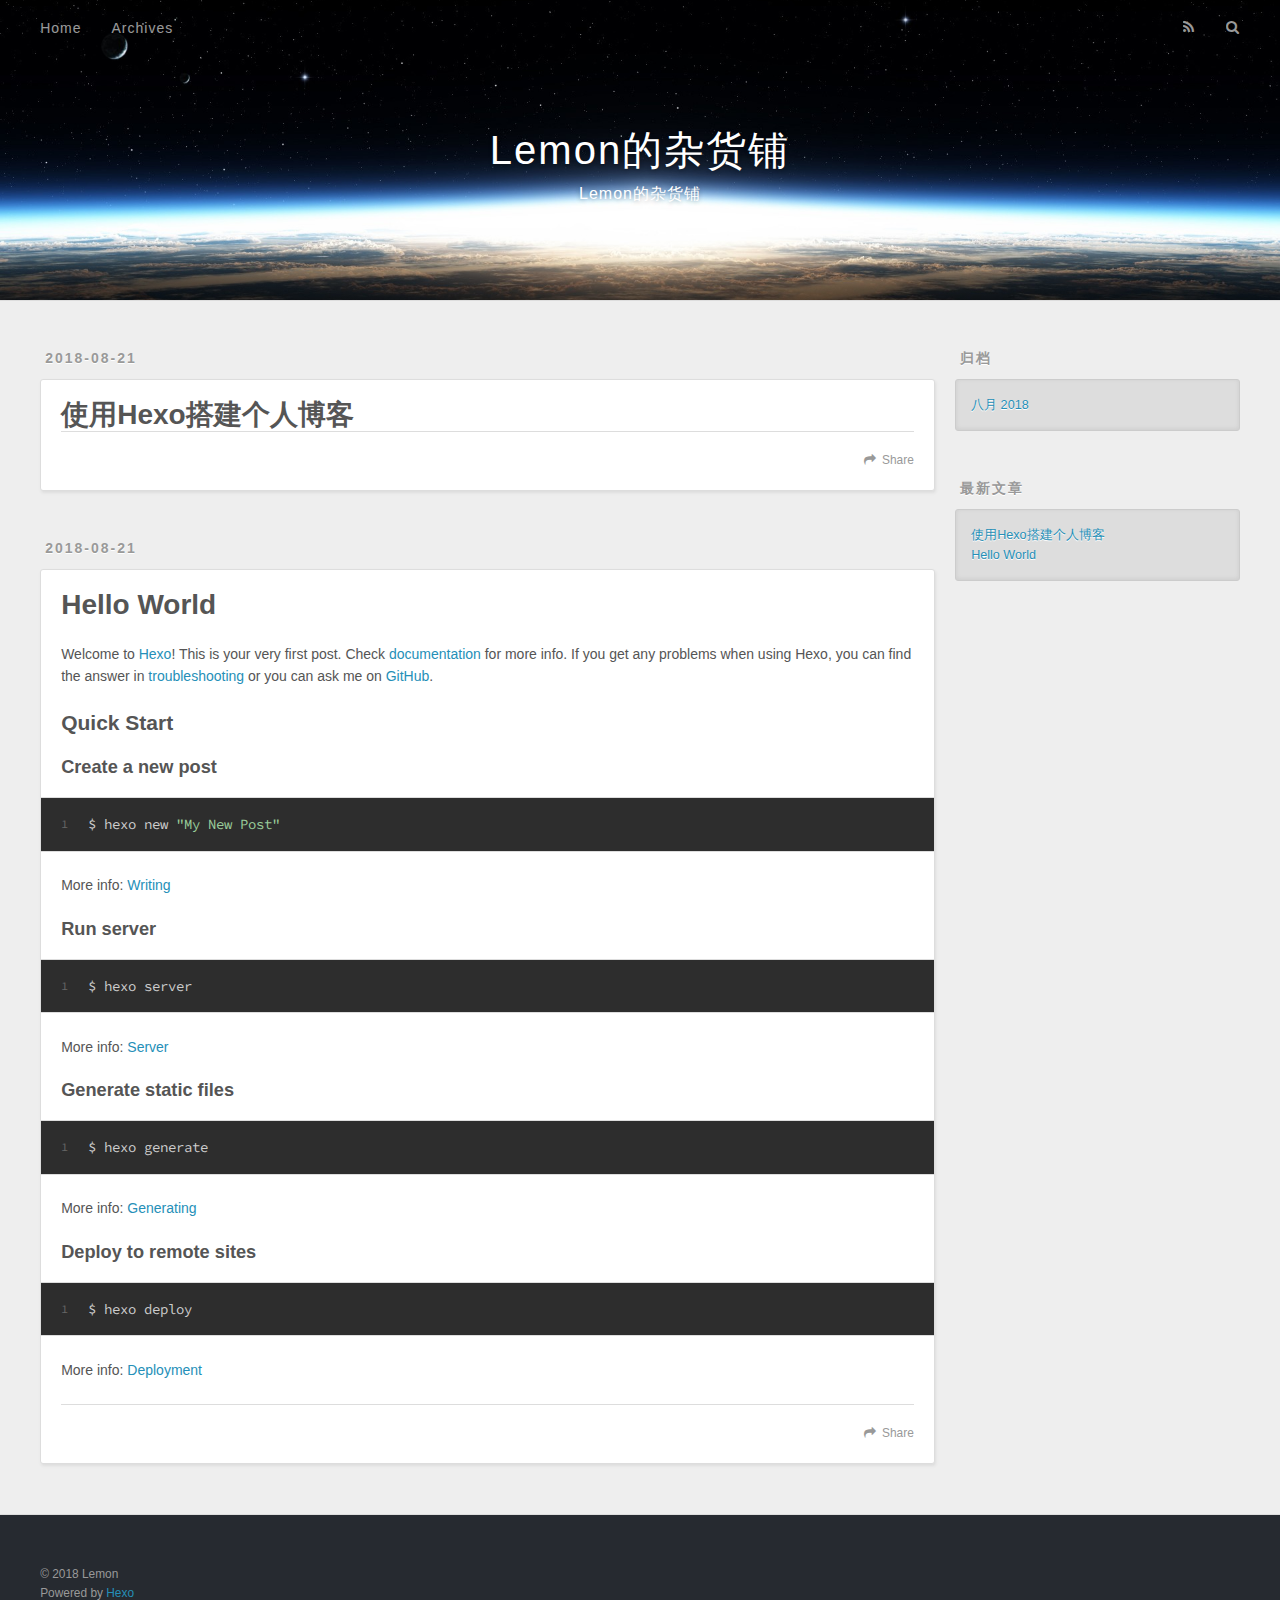
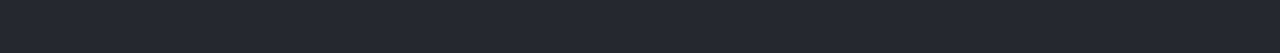
==== index.html @ b1e7af91 "Site updated: 2018-08-21 15:25:56" ====
<!DOCTYPE html>
<html>
<head>
  <meta charset="utf-8">
  
  <title>Lemon的杂货铺</title>
  <meta name="viewport" content="width=device-width, initial-scale=1, maximum-scale=1">
  <meta name="description" content="技术分享与生活随笔">
<meta property="og:type" content="website">
<meta property="og:title" content="Lemon的杂货铺">
<meta property="og:url" content="http://yoursite.com/index.html">
<meta property="og:site_name" content="Lemon的杂货铺">
<meta property="og:description" content="技术分享与生活随笔">
<meta property="og:locale" content="zh-CN">
<meta name="twitter:card" content="summary">
<meta name="twitter:title" content="Lemon的杂货铺">
<meta name="twitter:description" content="技术分享与生活随笔">
  
    <link rel="alternate" href="/atom.xml" title="Lemon的杂货铺" type="application/atom+xml">
  
  
    <link rel="icon" href="/favicon.png">
  
  
    <link href="//fonts.googleapis.com/css?family=Source+Code+Pro" rel="stylesheet" type="text/css">
  
  <link rel="stylesheet" href="/css/style.css">
  

</head>

<body>
  <div id="container">
    <div id="wrap">
      <header id="header">
  <div id="banner"></div>
  <div id="header-outer" class="outer">
    <div id="header-title" class="inner">
      <h1 id="logo-wrap">
        <a href="/" id="logo">Lemon的杂货铺</a>
      </h1>
      
        <h2 id="subtitle-wrap">
          <a href="/" id="subtitle">Lemon的杂货铺</a>
        </h2>
      
    </div>
    <div id="header-inner" class="inner">
      <nav id="main-nav">
        <a id="main-nav-toggle" class="nav-icon"></a>
        
          <a class="main-nav-link" href="/">Home</a>
        
          <a class="main-nav-link" href="/archives">Archives</a>
        
      </nav>
      <nav id="sub-nav">
        
          <a id="nav-rss-link" class="nav-icon" href="/atom.xml" title="RSS Feed"></a>
        
        <a id="nav-search-btn" class="nav-icon" title="搜索"></a>
      </nav>
      <div id="search-form-wrap">
        <form action="//google.com/search" method="get" accept-charset="UTF-8" class="search-form"><input type="search" name="q" class="search-form-input" placeholder="Search"><button type="submit" class="search-form-submit">&#xF002;</button><input type="hidden" name="sitesearch" value="http://yoursite.com"></form>
      </div>
    </div>
  </div>
</header>
      <div class="outer">
        <section id="main">
  
    <article id="post-使用Hexo搭建个人博客" class="article article-type-post" itemscope itemprop="blogPost">
  <div class="article-meta">
    <a href="/2018/08/21/使用Hexo搭建个人博客/" class="article-date">
  <time datetime="2018-08-21T07:05:11.000Z" itemprop="datePublished">2018-08-21</time>
</a>
    
  </div>
  <div class="article-inner">
    
    
      <header class="article-header">
        
  
    <h1 itemprop="name">
      <a class="article-title" href="/2018/08/21/使用Hexo搭建个人博客/">使用Hexo搭建个人博客</a>
    </h1>
  

      </header>
    
    <div class="article-entry" itemprop="articleBody">
      
        
      
    </div>
    <footer class="article-footer">
      <a data-url="http://yoursite.com/2018/08/21/使用Hexo搭建个人博客/" data-id="cjl3d7d1q000100v7j63q5uit" class="article-share-link">Share</a>
      
      
    </footer>
  </div>
  
</article>


  
    <article id="post-hello-world" class="article article-type-post" itemscope itemprop="blogPost">
  <div class="article-meta">
    <a href="/2018/08/21/hello-world/" class="article-date">
  <time datetime="2018-08-21T06:56:46.131Z" itemprop="datePublished">2018-08-21</time>
</a>
    
  </div>
  <div class="article-inner">
    
    
      <header class="article-header">
        
  
    <h1 itemprop="name">
      <a class="article-title" href="/2018/08/21/hello-world/">Hello World</a>
    </h1>
  

      </header>
    
    <div class="article-entry" itemprop="articleBody">
      
        <p>Welcome to <a href="https://hexo.io/" target="_blank" rel="noopener">Hexo</a>! This is your very first post. Check <a href="https://hexo.io/docs/" target="_blank" rel="noopener">documentation</a> for more info. If you get any problems when using Hexo, you can find the answer in <a href="https://hexo.io/docs/troubleshooting.html" target="_blank" rel="noopener">troubleshooting</a> or you can ask me on <a href="https://github.com/hexojs/hexo/issues" target="_blank" rel="noopener">GitHub</a>.</p>
<h2 id="Quick-Start"><a href="#Quick-Start" class="headerlink" title="Quick Start"></a>Quick Start</h2><h3 id="Create-a-new-post"><a href="#Create-a-new-post" class="headerlink" title="Create a new post"></a>Create a new post</h3><figure class="highlight bash"><table><tr><td class="gutter"><pre><span class="line">1</span><br></pre></td><td class="code"><pre><span class="line">$ hexo new <span class="string">"My New Post"</span></span><br></pre></td></tr></table></figure>
<p>More info: <a href="https://hexo.io/docs/writing.html" target="_blank" rel="noopener">Writing</a></p>
<h3 id="Run-server"><a href="#Run-server" class="headerlink" title="Run server"></a>Run server</h3><figure class="highlight bash"><table><tr><td class="gutter"><pre><span class="line">1</span><br></pre></td><td class="code"><pre><span class="line">$ hexo server</span><br></pre></td></tr></table></figure>
<p>More info: <a href="https://hexo.io/docs/server.html" target="_blank" rel="noopener">Server</a></p>
<h3 id="Generate-static-files"><a href="#Generate-static-files" class="headerlink" title="Generate static files"></a>Generate static files</h3><figure class="highlight bash"><table><tr><td class="gutter"><pre><span class="line">1</span><br></pre></td><td class="code"><pre><span class="line">$ hexo generate</span><br></pre></td></tr></table></figure>
<p>More info: <a href="https://hexo.io/docs/generating.html" target="_blank" rel="noopener">Generating</a></p>
<h3 id="Deploy-to-remote-sites"><a href="#Deploy-to-remote-sites" class="headerlink" title="Deploy to remote sites"></a>Deploy to remote sites</h3><figure class="highlight bash"><table><tr><td class="gutter"><pre><span class="line">1</span><br></pre></td><td class="code"><pre><span class="line">$ hexo deploy</span><br></pre></td></tr></table></figure>
<p>More info: <a href="https://hexo.io/docs/deployment.html" target="_blank" rel="noopener">Deployment</a></p>

      
    </div>
    <footer class="article-footer">
      <a data-url="http://yoursite.com/2018/08/21/hello-world/" data-id="cjl3d7d1h000000v7gdchqxaf" class="article-share-link">Share</a>
      
      
    </footer>
  </div>
  
</article>


  

</section>
        
          <aside id="sidebar">
  
    

  
    

  
    
  
    
  <div class="widget-wrap">
    <h3 class="widget-title">归档</h3>
    <div class="widget">
      <ul class="archive-list"><li class="archive-list-item"><a class="archive-list-link" href="/archives/2018/08/">八月 2018</a></li></ul>
    </div>
  </div>


  
    
  <div class="widget-wrap">
    <h3 class="widget-title">最新文章</h3>
    <div class="widget">
      <ul>
        
          <li>
            <a href="/2018/08/21/使用Hexo搭建个人博客/">使用Hexo搭建个人博客</a>
          </li>
        
          <li>
            <a href="/2018/08/21/hello-world/">Hello World</a>
          </li>
        
      </ul>
    </div>
  </div>

  
</aside>
        
      </div>
      <footer id="footer">
  
  <div class="outer">
    <div id="footer-info" class="inner">
      &copy; 2018 Lemon<br>
      Powered by <a href="http://hexo.io/" target="_blank">Hexo</a>
    </div>
  </div>
</footer>
    </div>
    <nav id="mobile-nav">
  
    <a href="/" class="mobile-nav-link">Home</a>
  
    <a href="/archives" class="mobile-nav-link">Archives</a>
  
</nav>
    

<script src="//ajax.googleapis.com/ajax/libs/jquery/2.0.3/jquery.min.js"></script>


  <link rel="stylesheet" href="/fancybox/jquery.fancybox.css">
  <script src="/fancybox/jquery.fancybox.pack.js"></script>


<script src="/js/script.js"></script>

  </div>
</body>
</html>
---- css/style.css ----
body {
  width: 100%;
}
body:before,
body:after {
  content: "";
  display: table;
}
body:after {
  clear: both;
}
html,
body,
div,
span,
applet,
object,
iframe,
h1,
h2,
h3,
h4,
h5,
h6,
p,
blockquote,
pre,
a,
abbr,
acronym,
address,
big,
cite,
code,
del,
dfn,
em,
img,
ins,
kbd,
q,
s,
samp,
small,
strike,
strong,
sub,
sup,
tt,
var,
dl,
dt,
dd,
ol,
ul,
li,
fieldset,
form,
label,
legend,
table,
caption,
tbody,
tfoot,
thead,
tr,
th,
td {
  margin: 0;
  padding: 0;
  border: 0;
  outline: 0;
  font-weight: inherit;
  font-style: inherit;
  font-family: inherit;
  font-size: 100%;
  vertical-align: baseline;
}
body {
  line-height: 1;
  color: #000;
  background: #fff;
}
ol,
ul {
  list-style: none;
}
table {
  border-collapse: separate;
  border-spacing: 0;
  vertical-align: middle;
}
caption,
th,
td {
  text-align: left;
  font-weight: normal;
  vertical-align: middle;
}
a img {
  border: none;
}
input,
button {
  margin: 0;
  padding: 0;
}
input::-moz-focus-inner,
button::-moz-focus-inner {
  border: 0;
  padding: 0;
}
@font-face {
  font-family: FontAwesome;
  font-style: normal;
  font-weight: normal;
  src: url("fonts/fontawesome-webfont.eot?v=#4.0.3");
  src: url("fonts/fontawesome-webfont.eot?#iefix&v=#4.0.3") format("embedded-opentype"), url("fonts/fontawesome-webfont.woff?v=#4.0.3") format("woff"), url("fonts/fontawesome-webfont.ttf?v=#4.0.3") format("truetype"), url("fonts/fontawesome-webfont.svg#fontawesomeregular?v=#4.0.3") format("svg");
}
html,
body,
#container {
  height: 100%;
}
body {
  background: #eee;
  font: 14px "Helvetica Neue", Helvetica, Arial, sans-serif;
  -webkit-text-size-adjust: 100%;
}
.outer {
  max-width: 1220px;
  margin: 0 auto;
  padding: 0 20px;
}
.outer:before,
.outer:after {
  content: "";
  display: table;
}
.outer:after {
  clear: both;
}
.inner {
  display: inline;
  float: left;
  width: 98.33333333333333%;
  margin: 0 0.833333333333333%;
}
.left,
.alignleft {
  float: left;
}
.right,
.alignright {
  float: right;
}
.clear {
  clear: both;
}
#container {
  position: relative;
}
.mobile-nav-on {
  overflow: hidden;
}
#wrap {
  height: 100%;
  width: 100%;
  position: absolute;
  top: 0;
  left: 0;
  -webkit-transition: 0.2s ease-out;
  -moz-transition: 0.2s ease-out;
  -ms-transition: 0.2s ease-out;
  transition: 0.2s ease-out;
  z-index: 1;
  background: #eee;
}
.mobile-nav-on #wrap {
  left: 280px;
}
@media screen and (min-width: 768px) {
  #main {
    display: inline;
    float: left;
    width: 73.33333333333333%;
    margin: 0 0.833333333333333%;
  }
}
.article-date,
.article-category-link,
.archive-year,
.widget-title {
  text-decoration: none;
  text-transform: uppercase;
  letter-spacing: 2px;
  color: #999;
  margin-bottom: 1em;
  margin-left: 5px;
  line-height: 1em;
  text-shadow: 0 1px #fff;
  font-weight: bold;
}
.article-inner,
.archive-article-inner {
  background: #fff;
  -webkit-box-shadow: 1px 2px 3px #ddd;
  box-shadow: 1px 2px 3px #ddd;
  border: 1px solid #ddd;
  border-radius: 3px;
}
.article-entry h1,
.widget h1 {
  font-size: 2em;
}
.article-entry h2,
.widget h2 {
  font-size: 1.5em;
}
.article-entry h3,
.widget h3 {
  font-size: 1.3em;
}
.article-entry h4,
.widget h4 {
  font-size: 1.2em;
}
.article-entry h5,
.widget h5 {
  font-size: 1em;
}
.article-entry h6,
.widget h6 {
  font-size: 1em;
  color: #999;
}
.article-entry hr,
.widget hr {
  border: 1px dashed #ddd;
}
.article-entry strong,
.widget strong {
  font-weight: bold;
}
.article-entry em,
.widget em,
.article-entry cite,
.widget cite {
  font-style: italic;
}
.article-entry sup,
.widget sup,
.article-entry sub,
.widget sub {
  font-size: 0.75em;
  line-height: 0;
  position: relative;
  vertical-align: baseline;
}
.article-entry sup,
.widget sup {
  top: -0.5em;
}
.article-entry sub,
.widget sub {
  bottom: -0.2em;
}
.article-entry small,
.widget small {
  font-size: 0.85em;
}
.article-entry acronym,
.widget acronym,
.article-entry abbr,
.widget abbr {
  border-bottom: 1px dotted;
}
.article-entry ul,
.widget ul,
.article-entry ol,
.widget ol,
.article-entry dl,
.widget dl {
  margin: 0 20px;
  line-height: 1.6em;
}
.article-entry ul ul,
.widget ul ul,
.article-entry ol ul,
.widget ol ul,
.article-entry ul ol,
.widget ul ol,
.article-entry ol ol,
.widget ol ol {
  margin-top: 0;
  margin-bottom: 0;
}
.article-entry ul,
.widget ul {
  list-style: disc;
}
.article-entry ol,
.widget ol {
  list-style: decimal;
}
.article-entry dt,
.widget dt {
  font-weight: bold;
}
#header {
  height: 300px;
  position: relative;
  border-bottom: 1px solid #ddd;
}
#header:before,
#header:after {
  content: "";
  position: absolute;
  left: 0;
  right: 0;
  height: 40px;
}
#header:before {
  top: 0;
  background: -webkit-linear-gradient(rgba(0,0,0,0.2), transparent);
  background: -moz-linear-gradient(rgba(0,0,0,0.2), transparent);
  background: -ms-linear-gradient(rgba(0,0,0,0.2), transparent);
  background: linear-gradient(rgba(0,0,0,0.2), transparent);
}
#header:after {
  bottom: 0;
  background: -webkit-linear-gradient(transparent, rgba(0,0,0,0.2));
  background: -moz-linear-gradient(transparent, rgba(0,0,0,0.2));
  background: -ms-linear-gradient(transparent, rgba(0,0,0,0.2));
  background: linear-gradient(transparent, rgba(0,0,0,0.2));
}
#header-outer {
  height: 100%;
  position: relative;
}
#header-inner {
  position: relative;
  overflow: hidden;
}
#banner {
  position: absolute;
  top: 0;
  left: 0;
  width: 100%;
  height: 100%;
  background: url("images/banner.jpg") center #000;
  -webkit-background-size: cover;
  -moz-background-size: cover;
  background-size: cover;
  z-index: -1;
}
#header-title {
  text-align: center;
  height: 40px;
  position: absolute;
  top: 50%;
  left: 0;
  margin-top: -20px;
}
#logo,
#subtitle {
  text-decoration: none;
  color: #fff;
  font-weight: 300;
  text-shadow: 0 1px 4px rgba(0,0,0,0.3);
}
#logo {
  font-size: 40px;
  line-height: 40px;
  letter-spacing: 2px;
}
#subtitle {
  font-size: 16px;
  line-height: 16px;
  letter-spacing: 1px;
}
#subtitle-wrap {
  margin-top: 16px;
}
#main-nav {
  float: left;
  margin-left: -15px;
}
.nav-icon,
.main-nav-link {
  float: left;
  color: #fff;
  opacity: 0.6;
  text-decoration: none;
  text-shadow: 0 1px rgba(0,0,0,0.2);
  -webkit-transition: opacity 0.2s;
  -moz-transition: opacity 0.2s;
  -ms-transition: opacity 0.2s;
  transition: opacity 0.2s;
  display: block;
  padding: 20px 15px;
}
.nav-icon:hover,
.main-nav-link:hover {
  opacity: 1;
}
.nav-icon {
  font-family: FontAwesome;
  text-align: center;
  font-size: 14px;
  width: 14px;
  height: 14px;
  padding: 20px 15px;
  position: relative;
  cursor: pointer;
}
.main-nav-link {
  font-weight: 300;
  letter-spacing: 1px;
}
@media screen and (max-width: 479px) {
  .main-nav-link {
    display: none;
  }
}
#main-nav-toggle {
  display: none;
}
#main-nav-toggle:before {
  content: "\f0c9";
}
@media screen and (max-width: 479px) {
  #main-nav-toggle {
    display: block;
  }
}
#sub-nav {
  float: right;
  margin-right: -15px;
}
#nav-rss-link:before {
  content: "\f09e";
}
#nav-search-btn:before {
  content: "\f002";
}
#search-form-wrap {
  position: absolute;
  top: 15px;
  width: 150px;
  height: 30px;
  right: -150px;
  opacity: 0;
  -webkit-transition: 0.2s ease-out;
  -moz-transition: 0.2s ease-out;
  -ms-transition: 0.2s ease-out;
  transition: 0.2s ease-out;
}
#search-form-wrap.on {
  opacity: 1;
  right: 0;
}
@media screen and (max-width: 479px) {
  #search-form-wrap {
    width: 100%;
    right: -100%;
  }
}
.search-form {
  position: absolute;
  top: 0;
  left: 0;
  right: 0;
  background: #fff;
  padding: 5px 15px;
  border-radius: 15px;
  -webkit-box-shadow: 0 0 10px rgba(0,0,0,0.3);
  box-shadow: 0 0 10px rgba(0,0,0,0.3);
}
.search-form-input {
  border: none;
  background: none;
  color: #555;
  width: 100%;
  font: 13px "Helvetica Neue", Helvetica, Arial, sans-serif;
  outline: none;
}
.search-form-input::-webkit-search-results-decoration,
.search-form-input::-webkit-search-cancel-button {
  -webkit-appearance: none;
}
.search-form-submit {
  position: absolute;
  top: 50%;
  right: 10px;
  margin-top: -7px;
  font: 13px FontAwesome;
  border: none;
  background: none;
  color: #bbb;
  cursor: pointer;
}
.search-form-submit:hover,
.search-form-submit:focus {
  color: #777;
}
.article {
  margin: 50px 0;
}
.article-inner {
  overflow: hidden;
}
.article-meta:before,
.article-meta:after {
  content: "";
  display: table;
}
.article-meta:after {
  clear: both;
}
.article-date {
  float: left;
}
.article-category {
  float: left;
  line-height: 1em;
  color: #ccc;
  text-shadow: 0 1px #fff;
  margin-left: 8px;
}
.article-category:before {
  content: "\2022";
}
.article-category-link {
  margin: 0 12px 1em;
}
.article-header {
  padding: 20px 20px 0;
}
.article-title {
  text-decoration: none;
  font-size: 2em;
  font-weight: bold;
  color: #555;
  line-height: 1.1em;
  -webkit-transition: color 0.2s;
  -moz-transition: color 0.2s;
  -ms-transition: color 0.2s;
  transition: color 0.2s;
}
a.article-title:hover {
  color: #258fb8;
}
.article-entry {
  color: #555;
  padding: 0 20px;
}
.article-entry:before,
.article-entry:after {
  content: "";
  display: table;
}
.article-entry:after {
  clear: both;
}
.article-entry p,
.article-entry table {
  line-height: 1.6em;
  margin: 1.6em 0;
}
.article-entry h1,
.article-entry h2,
.article-entry h3,
.article-entry h4,
.article-entry h5,
.article-entry h6 {
  font-weight: bold;
}
.article-entry h1,
.article-entry h2,
.article-entry h3,
.article-entry h4,
.article-entry h5,
.article-entry h6 {
  line-height: 1.1em;
  margin: 1.1em 0;
}
.article-entry a {
  color: #258fb8;
  text-decoration: none;
}
.article-entry a:hover {
  text-decoration: underline;
}
.article-entry ul,
.article-entry ol,
.article-entry dl {
  margin-top: 1.6em;
  margin-bottom: 1.6em;
}
.article-entry img,
.article-entry video {
  max-width: 100%;
  height: auto;
  display: block;
  margin: auto;
}
.article-entry iframe {
  border: none;
}
.article-entry table {
  width: 100%;
  border-collapse: collapse;
  border-spacing: 0;
}
.article-entry th {
  font-weight: bold;
  border-bottom: 3px solid #ddd;
  padding-bottom: 0.5em;
}
.article-entry td {
  border-bottom: 1px solid #ddd;
  padding: 10px 0;
}
.article-entry blockquote {
  font-family: Georgia, "Times New Roman", serif;
  font-size: 1.4em;
  margin: 1.6em 20px;
  text-align: center;
}
.article-entry blockquote footer {
  font-size: 14px;
  margin: 1.6em 0;
  font-family: "Helvetica Neue", Helvetica, Arial, sans-serif;
}
.article-entry blockquote footer cite:before {
  content: "—";
  padding: 0 0.5em;
}
.article-entry .pullquote {
  text-align: left;
  width: 45%;
  margin: 0;
}
.article-entry .pullquote.left {
  margin-left: 0.5em;
  margin-right: 1em;
}
.article-entry .pullquote.right {
  margin-right: 0.5em;
  margin-left: 1em;
}
.article-entry .caption {
  color: #999;
  display: block;
  font-size: 0.9em;
  margin-top: 0.5em;
  position: relative;
  text-align: center;
}
.article-entry .video-container {
  position: relative;
  padding-top: 56.25%;
  height: 0;
  overflow: hidden;
}
.article-entry .video-container iframe,
.article-entry .video-container object,
.article-entry .video-container embed {
  position: absolute;
  top: 0;
  left: 0;
  width: 100%;
  height: 100%;
  margin-top: 0;
}
.article-more-link a {
  display: inline-block;
  line-height: 1em;
  padding: 6px 15px;
  border-radius: 15px;
  background: #eee;
  color: #999;
  text-shadow: 0 1px #fff;
  text-decoration: none;
}
.article-more-link a:hover {
  background: #258fb8;
  color: #fff;
  text-decoration: none;
  text-shadow: 0 1px #1e7293;
}
.article-footer {
  font-size: 0.85em;
  line-height: 1.6em;
  border-top: 1px solid #ddd;
  padding-top: 1.6em;
  margin: 0 20px 20px;
}
.article-footer:before,
.article-footer:after {
  content: "";
  display: table;
}
.article-footer:after {
  clear: both;
}
.article-footer a {
  color: #999;
  text-decoration: none;
}
.article-footer a:hover {
  color: #555;
}
.article-tag-list-item {
  float: left;
  margin-right: 10px;
}
.article-tag-list-link:before {
  content: "#";
}
.article-comment-link {
  float: right;
}
.article-comment-link:before {
  content: "\f075";
  font-family: FontAwesome;
  padding-right: 8px;
}
.article-share-link {
  cursor: pointer;
  float: right;
  margin-left: 20px;
}
.article-share-link:before {
  content: "\f064";
  font-family: FontAwesome;
  padding-right: 6px;
}
#article-nav {
  position: relative;
}
#article-nav:before,
#article-nav:after {
  content: "";
  display: table;
}
#article-nav:after {
  clear: both;
}
@media screen and (min-width: 768px) {
  #article-nav {
    margin: 50px 0;
  }
  #article-nav:before {
    width: 8px;
    height: 8px;
    position: absolute;
    top: 50%;
    left: 50%;
    margin-top: -4px;
    margin-left: -4px;
    content: "";
    border-radius: 50%;
    background: #ddd;
    -webkit-box-shadow: 0 1px 2px #fff;
    box-shadow: 0 1px 2px #fff;
  }
}
.article-nav-link-wrap {
  text-decoration: none;
  text-shadow: 0 1px #fff;
  color: #999;
  -webkit-box-sizing: border-box;
  -moz-box-sizing: border-box;
  box-sizing: border-box;
  margin-top: 50px;
  text-align: center;
  display: block;
}
.article-nav-link-wrap:hover {
  color: #555;
}
@media screen and (min-width: 768px) {
  .article-nav-link-wrap {
    width: 50%;
    margin-top: 0;
  }
}
@media screen and (min-width: 768px) {
  #article-nav-newer {
    float: left;
    text-align: right;
    padding-right: 20px;
  }
}
@media screen and (min-width: 768px) {
  #article-nav-older {
    float: right;
    text-align: left;
    padding-left: 20px;
  }
}
.article-nav-caption {
  text-transform: uppercase;
  letter-spacing: 2px;
  color: #ddd;
  line-height: 1em;
  font-weight: bold;
}
#article-nav-newer .article-nav-caption {
  margin-right: -2px;
}
.article-nav-title {
  font-size: 0.85em;
  line-height: 1.6em;
  margin-top: 0.5em;
}
.article-share-box {
  position: absolute;
  display: none;
  background: #fff;
  -webkit-box-shadow: 1px 2px 10px rgba(0,0,0,0.2);
  box-shadow: 1px 2px 10px rgba(0,0,0,0.2);
  border-radius: 3px;
  margin-left: -145px;
  overflow: hidden;
  z-index: 1;
}
.article-share-box.on {
  display: block;
}
.article-share-input {
  width: 100%;
  background: none;
  -webkit-box-sizing: border-box;
  -moz-box-sizing: border-box;
  box-sizing: border-box;
  font: 14px "Helvetica Neue", Helvetica, Arial, sans-serif;
  padding: 0 15px;
  color: #555;
  outline: none;
  border: 1px solid #ddd;
  border-radius: 3px 3px 0 0;
  height: 36px;
  line-height: 36px;
}
.article-share-links {
  background: #eee;
}
.article-share-links:before,
.article-share-links:after {
  content: "";
  display: table;
}
.article-share-links:after {
  clear: both;
}
.article-share-twitter,
.article-share-facebook,
.article-share-pinterest,
.article-share-google {
  width: 50px;
  height: 36px;
  display: block;
  float: left;
  position: relative;
  color: #999;
  text-shadow: 0 1px #fff;
}
.article-share-twitter:before,
.article-share-facebook:before,
.article-share-pinterest:before,
.article-share-google:before {
  font-size: 20px;
  font-family: FontAwesome;
  width: 20px;
  height: 20px;
  position: absolute;
  top: 50%;
  left: 50%;
  margin-top: -10px;
  margin-left: -10px;
  text-align: center;
}
.article-share-twitter:hover,
.article-share-facebook:hover,
.article-share-pinterest:hover,
.article-share-google:hover {
  color: #fff;
}
.article-share-twitter:before {
  content: "\f099";
}
.article-share-twitter:hover {
  background: #00aced;
  text-shadow: 0 1px #008abe;
}
.article-share-facebook:before {
  content: "\f09a";
}
.article-share-facebook:hover {
  background: #3b5998;
  text-shadow: 0 1px #2f477a;
}
.article-share-pinterest:before {
  content: "\f0d2";
}
.article-share-pinterest:hover {
  background: #cb2027;
  text-shadow: 0 1px #a21a1f;
}
.article-share-google:before {
  content: "\f0d5";
}
.article-share-google:hover {
  background: #dd4b39;
  text-shadow: 0 1px #be3221;
}
.article-gallery {
  background: #000;
  position: relative;
}
.article-gallery-photos {
  position: relative;
  overflow: hidden;
}
.article-gallery-img {
  display: none;
  max-width: 100%;
}
.article-gallery-img:first-child {
  display: block;
}
.article-gallery-img.loaded {
  position: absolute;
  display: block;
}
.article-gallery-img img {
  display: block;
  max-width: 100%;
  margin: 0 auto;
}
#comments {
  background: #fff;
  -webkit-box-shadow: 1px 2px 3px #ddd;
  box-shadow: 1px 2px 3px #ddd;
  padding: 20px;
  border: 1px solid #ddd;
  border-radius: 3px;
  margin: 50px 0;
}
#comments a {
  color: #258fb8;
}
.archives-wrap {
  margin: 50px 0;
}
.archives:before,
.archives:after {
  content: "";
  display: table;
}
.archives:after {
  clear: both;
}
.archive-year-wrap {
  margin-bottom: 1em;
}
.archives {
  -webkit-column-gap: 10px;
  -moz-column-gap: 10px;
  column-gap: 10px;
}
@media screen and (min-width: 480px) and (max-width: 767px) {
  .archives {
    -webkit-column-count: 2;
    -moz-column-count: 2;
    column-count: 2;
  }
}
@media screen and (min-width: 768px) {
  .archives {
    -webkit-column-count: 3;
    -moz-column-count: 3;
    column-count: 3;
  }
}
.archive-article {
  -webkit-column-break-inside: avoid;
  page-break-inside: avoid;
  overflow: hidden;
  break-inside: avoid-column;
}
.archive-article-inner {
  padding: 10px;
  margin-bottom: 15px;
}
.archive-article-title {
  text-decoration: none;
  font-weight: bold;
  color: #555;
  -webkit-transition: color 0.2s;
  -moz-transition: color 0.2s;
  -ms-transition: color 0.2s;
  transition: color 0.2s;
  line-height: 1.6em;
}
.archive-article-title:hover {
  color: #258fb8;
}
.archive-article-footer {
  margin-top: 1em;
}
.archive-article-date {
  color: #999;
  text-decoration: none;
  font-size: 0.85em;
  line-height: 1em;
  margin-bottom: 0.5em;
  display: block;
}
#page-nav {
  margin: 50px auto;
  background: #fff;
  -webkit-box-shadow: 1px 2px 3px #ddd;
  box-shadow: 1px 2px 3px #ddd;
  border: 1px solid #ddd;
  border-radius: 3px;
  text-align: center;
  color: #999;
  overflow: hidden;
}
#page-nav:before,
#page-nav:after {
  content: "";
  display: table;
}
#page-nav:after {
  clear: both;
}
#page-nav a,
#page-nav span {
  padding: 10px 20px;
  line-height: 1;
  height: 2ex;
}
#page-nav a {
  color: #999;
  text-decoration: none;
}
#page-nav a:hover {
  background: #999;
  color: #fff;
}
#page-nav .prev {
  float: left;
}
#page-nav .next {
  float: right;
}
#page-nav .page-number {
  display: inline-block;
}
@media screen and (max-width: 479px) {
  #page-nav .page-number {
    display: none;
  }
}
#page-nav .current {
  color: #555;
  font-weight: bold;
}
#page-nav .space {
  color: #ddd;
}
#footer {
  background: #262a30;
  padding: 50px 0;
  border-top: 1px solid #ddd;
  color: #999;
}
#footer a {
  color: #258fb8;
  text-decoration: none;
}
#footer a:hover {
  text-decoration: underline;
}
#footer-info {
  line-height: 1.6em;
  font-size: 0.85em;
}
.article-entry pre,
.article-entry .highlight {
  background: #2d2d2d;
  margin: 0 -20px;
  padding: 15px 20px;
  border-style: solid;
  border-color: #ddd;
  border-width: 1px 0;
  overflow: auto;
  color: #ccc;
  line-height: 22.400000000000002px;
}
.article-entry .highlight .gutter pre,
.article-entry .gist .gist-file .gist-data .line-numbers {
  color: #666;
  font-size: 0.85em;
}
.article-entry pre,
.article-entry code {
  font-family: "Source Code Pro", Consolas, Monaco, Menlo, Consolas, monospace;
}
.article-entry code {
  background: #eee;
  text-shadow: 0 1px #fff;
  padding: 0 0.3em;
}
.article-entry pre code {
  background: none;
  text-shadow: none;
  padding: 0;
}
.article-entry .highlight pre {
  border: none;
  margin: 0;
  padding: 0;
}
.article-entry .highlight table {
  margin: 0;
  width: auto;
}
.article-entry .highlight td {
  border: none;
  padding: 0;
}
.article-entry .highlight figcaption {
  font-size: 0.85em;
  color: #999;
  line-height: 1em;
  margin-bottom: 1em;
}
.article-entry .highlight figcaption:before,
.article-entry .highlight figcaption:after {
  content: "";
  display: table;
}
.article-entry .highlight figcaption:after {
  clear: both;
}
.article-entry .highlight figcaption a {
  float: right;
}
.article-entry .highlight .gutter pre {
  text-align: right;
  padding-right: 20px;
}
.article-entry .highlight .line {
  height: 22.400000000000002px;
}
.article-entry .highlight .line.marked {
  background: #515151;
}
.article-entry .gist {
  margin: 0 -20px;
  border-style: solid;
  border-color: #ddd;
  border-width: 1px 0;
  background: #2d2d2d;
  padding: 15px 20px 15px 0;
}
.article-entry .gist .gist-file {
  border: none;
  font-family: "Source Code Pro", Consolas, Monaco, Menlo, Consolas, monospace;
  margin: 0;
}
.article-entry .gist .gist-file .gist-data {
  background: none;
  border: none;
}
.article-entry .gist .gist-file .gist-data .line-numbers {
  background: none;
  border: none;
  padding: 0 20px 0 0;
}
.article-entry .gist .gist-file .gist-data .line-data {
  padding: 0 !important;
}
.article-entry .gist .gist-file .highlight {
  margin: 0;
  padding: 0;
  border: none;
}
.article-entry .gist .gist-file .gist-meta {
  background: #2d2d2d;
  color: #999;
  font: 0.85em "Helvetica Neue", Helvetica, Arial, sans-serif;
  text-shadow: 0 0;
  padding: 0;
  margin-top: 1em;
  margin-left: 20px;
}
.article-entry .gist .gist-file .gist-meta a {
  color: #258fb8;
  font-weight: normal;
}
.article-entry .gist .gist-file .gist-meta a:hover {
  text-decoration: underline;
}
pre .comment,
pre .title {
  color: #999;
}
pre .variable,
pre .attribute,
pre .tag,
pre .regexp,
pre .ruby .constant,
pre .xml .tag .title,
pre .xml .pi,
pre .xml .doctype,
pre .html .doctype,
pre .css .id,
pre .css .class,
pre .css .pseudo {
  color: #f2777a;
}
pre .number,
pre .preprocessor,
pre .built_in,
pre .literal,
pre .params,
pre .constant {
  color: #f99157;
}
pre .class,
pre .ruby .class .title,
pre .css .rules .attribute {
  color: #9c9;
}
pre .string,
pre .value,
pre .inheritance,
pre .header,
pre .ruby .symbol,
pre .xml .cdata {
  color: #9c9;
}
pre .css .hexcolor {
  color: #6cc;
}
pre .function,
pre .python .decorator,
pre .python .title,
pre .ruby .function .title,
pre .ruby .title .keyword,
pre .perl .sub,
pre .javascript .title,
pre .coffeescript .title {
  color: #69c;
}
pre .keyword,
pre .javascript .function {
  color: #c9c;
}
@media screen and (max-width: 479px) {
  #mobile-nav {
    position: absolute;
    top: 0;
    left: 0;
    width: 280px;
    height: 100%;
    background: #191919;
    border-right: 1px solid #fff;
  }
}
@media screen and (max-width: 479px) {
  .mobile-nav-link {
    display: block;
    color: #999;
    text-decoration: none;
    padding: 15px 20px;
    font-weight: bold;
  }
  .mobile-nav-link:hover {
    color: #fff;
  }
}
@media screen and (min-width: 768px) {
  #sidebar {
    display: inline;
    float: left;
    width: 23.333333333333332%;
    margin: 0 0.833333333333333%;
  }
}
.widget-wrap {
  margin: 50px 0;
}
.widget {
  color: #777;
  text-shadow: 0 1px #fff;
  background: #ddd;
  -webkit-box-shadow: 0 -1px 4px #ccc inset;
  box-shadow: 0 -1px 4px #ccc inset;
  border: 1px solid #ccc;
  padding: 15px;
  border-radius: 3px;
}
.widget a {
  color: #258fb8;
  text-decoration: none;
}
.widget a:hover {
  text-decoration: underline;
}
.widget ul ul,
.widget ol ul,
.widget dl ul,
.widget ul ol,
.widget ol ol,
.widget dl ol,
.widget ul dl,
.widget ol dl,
.widget dl dl {
  margin-left: 15px;
  list-style: disc;
}
.widget {
  line-height: 1.6em;
  word-wrap: break-word;
  font-size: 0.9em;
}
.widget ul,
.widget ol {
  list-style: none;
  margin: 0;
}
.widget ul ul,
.widget ol ul,
.widget ul ol,
.widget ol ol {
  margin: 0 20px;
}
.widget ul ul,
.widget ol ul {
  list-style: disc;
}
.widget ul ol,
.widget ol ol {
  list-style: decimal;
}
.category-list-count,
.tag-list-count,
.archive-list-count {
  padding-left: 5px;
  color: #999;
  font-size: 0.85em;
}
.category-list-count:before,
.tag-list-count:before,
.archive-list-count:before {
  content: "(";
}
.category-list-count:after,
.tag-list-count:after,
.archive-list-count:after {
  content: ")";
}
.tagcloud a {
  margin-right: 5px;
  display: inline-block;
}
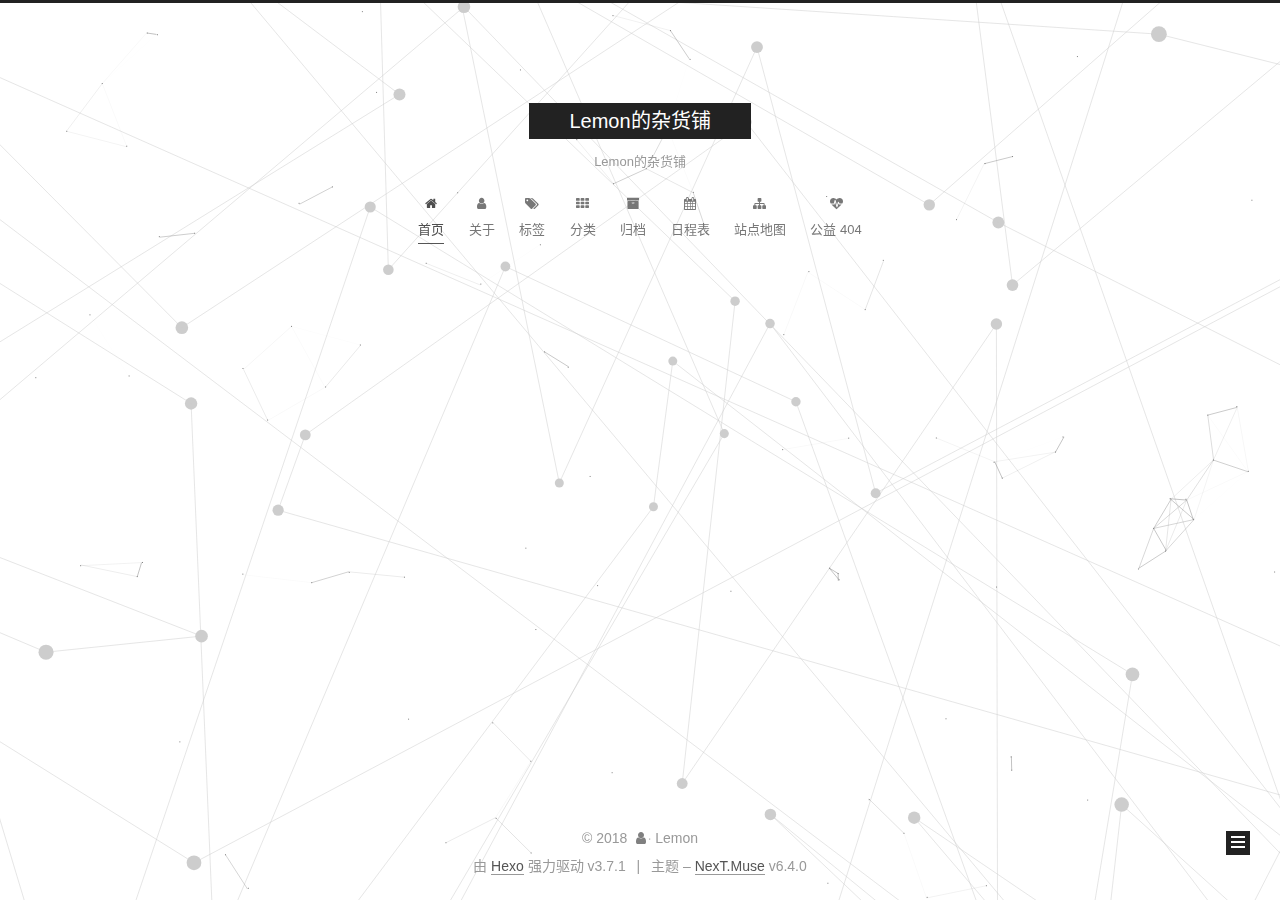
==== commit 3c50bd0b: "Site updated: 2018-08-21 17:29:01" ====
--- a/index.html
+++ b/index.html
@@ -1,10 +1,113 @@
 <!DOCTYPE html>
-<html>
+
+
+
+
+
+
+
+
+
+
+
+
+  
+
+
+<html class="theme-next muse use-motion" lang="zh-CN">
 <head>
-  <meta charset="utf-8">
-  
-  <title>Lemon的杂货铺</title>
-  <meta name="viewport" content="width=device-width, initial-scale=1, maximum-scale=1">
+  <meta charset="UTF-8"/>
+<meta http-equiv="X-UA-Compatible" content="IE=edge" />
+<meta name="viewport" content="width=device-width, initial-scale=1, maximum-scale=2"/>
+<meta name="theme-color" content="#222">
+
+
+
+
+
+
+
+
+
+
+
+
+<meta http-equiv="Cache-Control" content="no-transform" />
+<meta http-equiv="Cache-Control" content="no-siteapp" />
+
+
+
+
+
+
+
+
+
+
+
+
+
+
+
+
+
+
+
+
+
+
+<link href="/lib/font-awesome/css/font-awesome.min.css?v=4.6.2" rel="stylesheet" type="text/css" />
+
+<link href="/css/main.css?v=6.4.0" rel="stylesheet" type="text/css" />
+
+
+  <link rel="apple-touch-icon" sizes="180x180" href="/images/apple-touch-icon-next.png?v=6.4.0">
+
+
+  <link rel="icon" type="image/png" sizes="32x32" href="/images/favicon-32x32-next.png?v=6.4.0">
+
+
+  <link rel="icon" type="image/png" sizes="16x16" href="/images/favicon-16x16-next.png?v=6.4.0">
+
+
+  <link rel="mask-icon" href="/images/logo.svg?v=6.4.0" color="#222">
+
+
+
+
+
+
+
+
+
+<script type="text/javascript" id="hexo.configurations">
+  var NexT = window.NexT || {};
+  var CONFIG = {
+    root: '/',
+    scheme: 'Muse',
+    version: '6.4.0',
+    sidebar: {"position":"left","display":"post","offset":12,"b2t":false,"scrollpercent":false,"onmobile":false},
+    fancybox: false,
+    fastclick: false,
+    lazyload: false,
+    tabs: true,
+    motion: {"enable":true,"async":false,"transition":{"post_block":"fadeIn","post_header":"slideDownIn","post_body":"slideDownIn","coll_header":"slideLeftIn","sidebar":"slideUpIn"}},
+    algolia: {
+      applicationID: '',
+      apiKey: '',
+      indexName: '',
+      hits: {"per_page":10},
+      labels: {"input_placeholder":"Search for Posts","hits_empty":"We didn't find any results for the search: ${query}","hits_stats":"${hits} results found in ${time} ms"}
+    }
+  };
+</script>
+
+
+  
+
+
+
+
   <meta name="description" content="技术分享与生活随笔">
 <meta property="og:type" content="website">
 <meta property="og:title" content="Lemon的杂货铺">
@@ -15,214 +118,645 @@
 <meta name="twitter:card" content="summary">
 <meta name="twitter:title" content="Lemon的杂货铺">
 <meta name="twitter:description" content="技术分享与生活随笔">
-  
-    <link rel="alternate" href="/atom.xml" title="Lemon的杂货铺" type="application/atom+xml">
-  
-  
-    <link rel="icon" href="/favicon.png">
-  
-  
-    <link href="//fonts.googleapis.com/css?family=Source+Code+Pro" rel="stylesheet" type="text/css">
-  
-  <link rel="stylesheet" href="/css/style.css">
-  
+
+
+
+
+
+
+  <link rel="canonical" href="http://yoursite.com/"/>
+
+
+
+<script type="text/javascript" id="page.configurations">
+  CONFIG.page = {
+    sidebar: "",
+  };
+</script>
+
+  <title>Lemon的杂货铺</title>
+  
+
+
+
+
+
+
+
+
+
+  <noscript>
+  <style type="text/css">
+    .use-motion .motion-element,
+    .use-motion .brand,
+    .use-motion .menu-item,
+    .sidebar-inner,
+    .use-motion .post-block,
+    .use-motion .pagination,
+    .use-motion .comments,
+    .use-motion .post-header,
+    .use-motion .post-body,
+    .use-motion .collection-title { opacity: initial; }
+
+    .use-motion .logo,
+    .use-motion .site-title,
+    .use-motion .site-subtitle {
+      opacity: initial;
+      top: initial;
+    }
+
+    .use-motion {
+      .logo-line-before i { left: initial; }
+      .logo-line-after i { right: initial; }
+    }
+  </style>
+</noscript>
 
 </head>
 
-<body>
-  <div id="container">
-    <div id="wrap">
-      <header id="header">
-  <div id="banner"></div>
-  <div id="header-outer" class="outer">
-    <div id="header-title" class="inner">
-      <h1 id="logo-wrap">
-        <a href="/" id="logo">Lemon的杂货铺</a>
-      </h1>
-      
-        <h2 id="subtitle-wrap">
-          <a href="/" id="subtitle">Lemon的杂货铺</a>
-        </h2>
-      
+<body itemscope itemtype="http://schema.org/WebPage" lang="zh-CN">
+
+  
+  
+    
+  
+
+  <div class="container sidebar-position-left 
+  page-home">
+    <div class="headband"></div>
+
+    <header id="header" class="header" itemscope itemtype="http://schema.org/WPHeader">
+      <div class="header-inner"><div class="site-brand-wrapper">
+  <div class="site-meta ">
+    
+
+    <div class="custom-logo-site-title">
+      <a href="/" class="brand" rel="start">
+        <span class="logo-line-before"><i></i></span>
+        <span class="site-title">Lemon的杂货铺</span>
+        <span class="logo-line-after"><i></i></span>
+      </a>
     </div>
-    <div id="header-inner" class="inner">
-      <nav id="main-nav">
-        <a id="main-nav-toggle" class="nav-icon"></a>
-        
-          <a class="main-nav-link" href="/">Home</a>
-        
-          <a class="main-nav-link" href="/archives">Archives</a>
-        
-      </nav>
-      <nav id="sub-nav">
-        
-          <a id="nav-rss-link" class="nav-icon" href="/atom.xml" title="RSS Feed"></a>
-        
-        <a id="nav-search-btn" class="nav-icon" title="搜索"></a>
-      </nav>
-      <div id="search-form-wrap">
-        <form action="//google.com/search" method="get" accept-charset="UTF-8" class="search-form"><input type="search" name="q" class="search-form-input" placeholder="Search"><button type="submit" class="search-form-submit">&#xF002;</button><input type="hidden" name="sitesearch" value="http://yoursite.com"></form>
-      </div>
+    
+      
+        <p class="site-subtitle">Lemon的杂货铺</p>
+      
+    
+  </div>
+
+  <div class="site-nav-toggle">
+    <button aria-label="切换导航栏">
+      <span class="btn-bar"></span>
+      <span class="btn-bar"></span>
+      <span class="btn-bar"></span>
+    </button>
+  </div>
+</div>
+
+
+
+<nav class="site-nav">
+  
+    <ul id="menu" class="menu">
+      
+        
+        
+        
+          
+          <li class="menu-item menu-item-home menu-item-active">
+    <a href="/" rel="section">
+      <i class="menu-item-icon fa fa-fw fa-home"></i> <br />首页</a>
+  </li>
+        
+        
+        
+          
+          <li class="menu-item menu-item-about">
+    <a href="/about/" rel="section">
+      <i class="menu-item-icon fa fa-fw fa-user"></i> <br />关于</a>
+  </li>
+        
+        
+        
+          
+          <li class="menu-item menu-item-tags">
+    <a href="/tags/" rel="section">
+      <i class="menu-item-icon fa fa-fw fa-tags"></i> <br />标签</a>
+  </li>
+        
+        
+        
+          
+          <li class="menu-item menu-item-categories">
+    <a href="/categories/" rel="section">
+      <i class="menu-item-icon fa fa-fw fa-th"></i> <br />分类</a>
+  </li>
+        
+        
+        
+          
+          <li class="menu-item menu-item-archives">
+    <a href="/archives/" rel="section">
+      <i class="menu-item-icon fa fa-fw fa-archive"></i> <br />归档</a>
+  </li>
+        
+        
+        
+          
+          <li class="menu-item menu-item-schedule">
+    <a href="/schedule/" rel="section">
+      <i class="menu-item-icon fa fa-fw fa-calendar"></i> <br />日程表</a>
+  </li>
+        
+        
+        
+          
+          <li class="menu-item menu-item-sitemap">
+    <a href="/sitemap.xml" rel="section">
+      <i class="menu-item-icon fa fa-fw fa-sitemap"></i> <br />站点地图</a>
+  </li>
+        
+        
+        
+          
+          <li class="menu-item menu-item-commonweal">
+    <a href="/404/" rel="section">
+      <i class="menu-item-icon fa fa-fw fa-heartbeat"></i> <br />公益 404</a>
+  </li>
+
+      
+      
+    </ul>
+  
+
+  
+    
+
+  
+
+  
+</nav>
+
+
+
+  
+
+
+
+</div>
+    </header>
+
+    
+
+
+    <main id="main" class="main">
+      <div class="main-inner">
+        <div class="content-wrap">
+          
+          <div id="content" class="content">
+            
+  <section id="posts" class="posts-expand">
+    
+      
+
+  
+
+  
+  
+  
+
+  
+
+  <article class="post post-type-normal" itemscope itemtype="http://schema.org/Article">
+  
+  
+  
+  <div class="post-block">
+    <link itemprop="mainEntityOfPage" href="http://yoursite.com/2018/08/21/使用Hexo搭建个人博客/">
+
+    <span hidden itemprop="author" itemscope itemtype="http://schema.org/Person">
+      <meta itemprop="name" content="Lemon">
+      <meta itemprop="description" content="技术分享与生活随笔">
+      <meta itemprop="image" content="/images/1.jpg">
+    </span>
+
+    <span hidden itemprop="publisher" itemscope itemtype="http://schema.org/Organization">
+      <meta itemprop="name" content="Lemon的杂货铺">
+    </span>
+
+    
+      <header class="post-header">
+
+        
+        
+          <h1 class="post-title" itemprop="name headline">
+                
+                <a class="post-title-link" href="/2018/08/21/使用Hexo搭建个人博客/" itemprop="url">
+                  我要在这里写第一篇文章罗
+                </a>
+              
+            
+          </h1>
+        
+
+        <div class="post-meta">
+          <span class="post-time">
+
+            
+            
+            
+
+            
+              <span class="post-meta-item-icon">
+                <i class="fa fa-calendar-o"></i>
+              </span>
+              
+                <span class="post-meta-item-text">发表于</span>
+              
+
+              
+                
+              
+
+              <time title="创建时间：2018-08-21 15:05:11 / 修改时间：16:07:49" itemprop="dateCreated datePublished" datetime="2018-08-21T15:05:11+08:00">2018-08-21</time>
+            
+
+            
+              
+
+              
+            
+          </span>
+
+          
+
+          
+            
+          
+
+          
+          
+
+          
+
+          
+
+          
+
+        </div>
+      </header>
+    
+
+    
+    
+    
+    <div class="post-body" itemprop="articleBody">
+
+      
+      
+
+      
+        
+          
+          
+          
+          <!--noindex-->
+          <div class="post-button text-center">
+            <a class="btn" href="/2018/08/21/使用Hexo搭建个人博客/#more" rel="contents">
+              阅读全文 &raquo;
+            </a>
+          </div>
+          <!--/noindex-->
+        
+      
+    </div>
+
+    
+
+    
+    
+    
+	
+	<div>
+	
+	</div>
+
+    
+
+    
+
+    
+
+    <footer class="post-footer">
+      
+
+      
+
+      
+
+      
+      
+        <div class="post-eof"></div>
+      
+    </footer>
+  </div>
+  
+  
+  
+  </article>
+
+
+    
+  </section>
+
+  
+
+
+          </div>
+          
+
+        </div>
+        
+          
+  
+  <div class="sidebar-toggle">
+    <div class="sidebar-toggle-line-wrap">
+      <span class="sidebar-toggle-line sidebar-toggle-line-first"></span>
+      <span class="sidebar-toggle-line sidebar-toggle-line-middle"></span>
+      <span class="sidebar-toggle-line sidebar-toggle-line-last"></span>
     </div>
   </div>
-</header>
-      <div class="outer">
-        <section id="main">
-  
-    <article id="post-使用Hexo搭建个人博客" class="article article-type-post" itemscope itemprop="blogPost">
-  <div class="article-meta">
-    <a href="/2018/08/21/使用Hexo搭建个人博客/" class="article-date">
-  <time datetime="2018-08-21T07:05:11.000Z" itemprop="datePublished">2018-08-21</time>
-</a>
+
+  <aside id="sidebar" class="sidebar">
+    
+    <div class="sidebar-inner">
+
+      
+
+      
+
+      <section class="site-overview-wrap sidebar-panel sidebar-panel-active">
+        <div class="site-overview">
+          <div class="site-author motion-element" itemprop="author" itemscope itemtype="http://schema.org/Person">
+            
+              <img class="site-author-image" itemprop="image"
+                src="/images/1.jpg"
+                alt="Lemon" />
+            
+              <p class="site-author-name" itemprop="name">Lemon</p>
+              <p class="site-description motion-element" itemprop="description">技术分享与生活随笔</p>
+          </div>
+
+          
+            <nav class="site-state motion-element">
+              
+                <div class="site-state-item site-state-posts">
+                
+                  <a href="/archives/">
+                
+                    <span class="site-state-item-count">1</span>
+                    <span class="site-state-item-name">日志</span>
+                  </a>
+                </div>
+              
+
+              
+
+              
+            </nav>
+          
+
+          
+
+          
+            <div class="links-of-author motion-element">
+              
+                <span class="links-of-author-item">
+                  <a href="https://github.com/JAVA-MengT" target="_blank" title="GitHub"><i class="fa fa-fw fa-github"></i>GitHub</a>
+                  
+                </span>
+              
+                <span class="links-of-author-item">
+                  <a href="mailto:754259801@qq.com" target="_blank" title="E-Mail"><i class="fa fa-fw fa-envelope"></i>E-Mail</a>
+                  
+                </span>
+              
+            </div>
+          
+
+          
+          
+
+          
+          
+
+          
+            
+          
+          
+
+        </div>
+      </section>
+
+      
+
+      
+
+    </div>
+  </aside>
+
+
+        
+      </div>
+    </main>
+
+    <footer id="footer" class="footer">
+      <div class="footer-inner">
+        <div class="copyright">&copy; <span itemprop="copyrightYear">2018</span>
+  <span class="with-love" id="animate">
+    <i class="fa fa-user"></i>
+  </span>
+  <span class="author" itemprop="copyrightHolder">Lemon</span>
+
+  
+
+  
+</div>
+
+
+
+
+  <div class="powered-by">由 <a class="theme-link" target="_blank" href="https://hexo.io">Hexo</a> 强力驱动 v3.7.1</div>
+
+
+
+  <span class="post-meta-divider">|</span>
+
+
+
+  <div class="theme-info">主题 – <a class="theme-link" target="_blank" href="https://theme-next.org">NexT.Muse</a> v6.4.0</div>
+
+
+
+
+        
+
+
+
+
+
+
+
+
+        
+      </div>
+    </footer>
+
+    
+      <div class="back-to-top">
+        <i class="fa fa-arrow-up"></i>
+        
+      </div>
+    
+
+    
+	
+    
+
     
   </div>
-  <div class="article-inner">
-    
-    
-      <header class="article-header">
-        
-  
-    <h1 itemprop="name">
-      <a class="article-title" href="/2018/08/21/使用Hexo搭建个人博客/">使用Hexo搭建个人博客</a>
-    </h1>
-  
-
-      </header>
-    
-    <div class="article-entry" itemprop="articleBody">
-      
-        
-      
-    </div>
-    <footer class="article-footer">
-      <a data-url="http://yoursite.com/2018/08/21/使用Hexo搭建个人博客/" data-id="cjl3d7d1q000100v7j63q5uit" class="article-share-link">Share</a>
-      
-      
-    </footer>
-  </div>
-  
-</article>
-
-
-  
-    <article id="post-hello-world" class="article article-type-post" itemscope itemprop="blogPost">
-  <div class="article-meta">
-    <a href="/2018/08/21/hello-world/" class="article-date">
-  <time datetime="2018-08-21T06:56:46.131Z" itemprop="datePublished">2018-08-21</time>
-</a>
-    
-  </div>
-  <div class="article-inner">
-    
-    
-      <header class="article-header">
-        
-  
-    <h1 itemprop="name">
-      <a class="article-title" href="/2018/08/21/hello-world/">Hello World</a>
-    </h1>
-  
-
-      </header>
-    
-    <div class="article-entry" itemprop="articleBody">
-      
-        <p>Welcome to <a href="https://hexo.io/" target="_blank" rel="noopener">Hexo</a>! This is your very first post. Check <a href="https://hexo.io/docs/" target="_blank" rel="noopener">documentation</a> for more info. If you get any problems when using Hexo, you can find the answer in <a href="https://hexo.io/docs/troubleshooting.html" target="_blank" rel="noopener">troubleshooting</a> or you can ask me on <a href="https://github.com/hexojs/hexo/issues" target="_blank" rel="noopener">GitHub</a>.</p>
-<h2 id="Quick-Start"><a href="#Quick-Start" class="headerlink" title="Quick Start"></a>Quick Start</h2><h3 id="Create-a-new-post"><a href="#Create-a-new-post" class="headerlink" title="Create a new post"></a>Create a new post</h3><figure class="highlight bash"><table><tr><td class="gutter"><pre><span class="line">1</span><br></pre></td><td class="code"><pre><span class="line">$ hexo new <span class="string">"My New Post"</span></span><br></pre></td></tr></table></figure>
-<p>More info: <a href="https://hexo.io/docs/writing.html" target="_blank" rel="noopener">Writing</a></p>
-<h3 id="Run-server"><a href="#Run-server" class="headerlink" title="Run server"></a>Run server</h3><figure class="highlight bash"><table><tr><td class="gutter"><pre><span class="line">1</span><br></pre></td><td class="code"><pre><span class="line">$ hexo server</span><br></pre></td></tr></table></figure>
-<p>More info: <a href="https://hexo.io/docs/server.html" target="_blank" rel="noopener">Server</a></p>
-<h3 id="Generate-static-files"><a href="#Generate-static-files" class="headerlink" title="Generate static files"></a>Generate static files</h3><figure class="highlight bash"><table><tr><td class="gutter"><pre><span class="line">1</span><br></pre></td><td class="code"><pre><span class="line">$ hexo generate</span><br></pre></td></tr></table></figure>
-<p>More info: <a href="https://hexo.io/docs/generating.html" target="_blank" rel="noopener">Generating</a></p>
-<h3 id="Deploy-to-remote-sites"><a href="#Deploy-to-remote-sites" class="headerlink" title="Deploy to remote sites"></a>Deploy to remote sites</h3><figure class="highlight bash"><table><tr><td class="gutter"><pre><span class="line">1</span><br></pre></td><td class="code"><pre><span class="line">$ hexo deploy</span><br></pre></td></tr></table></figure>
-<p>More info: <a href="https://hexo.io/docs/deployment.html" target="_blank" rel="noopener">Deployment</a></p>
-
-      
-    </div>
-    <footer class="article-footer">
-      <a data-url="http://yoursite.com/2018/08/21/hello-world/" data-id="cjl3d7d1h000000v7gdchqxaf" class="article-share-link">Share</a>
-      
-      
-    </footer>
-  </div>
-  
-</article>
-
-
-  
-
-</section>
-        
-          <aside id="sidebar">
-  
-    
-
-  
-    
-
-  
-    
-  
-    
-  <div class="widget-wrap">
-    <h3 class="widget-title">归档</h3>
-    <div class="widget">
-      <ul class="archive-list"><li class="archive-list-item"><a class="archive-list-link" href="/archives/2018/08/">八月 2018</a></li></ul>
-    </div>
-  </div>
-
-
-  
-    
-  <div class="widget-wrap">
-    <h3 class="widget-title">最新文章</h3>
-    <div class="widget">
-      <ul>
-        
-          <li>
-            <a href="/2018/08/21/使用Hexo搭建个人博客/">使用Hexo搭建个人博客</a>
-          </li>
-        
-          <li>
-            <a href="/2018/08/21/hello-world/">Hello World</a>
-          </li>
-        
-      </ul>
-    </div>
-  </div>
-
-  
-</aside>
-        
-      </div>
-      <footer id="footer">
-  
-  <div class="outer">
-    <div id="footer-info" class="inner">
-      &copy; 2018 Lemon<br>
-      Powered by <a href="http://hexo.io/" target="_blank">Hexo</a>
-    </div>
-  </div>
-</footer>
-    </div>
-    <nav id="mobile-nav">
-  
-    <a href="/" class="mobile-nav-link">Home</a>
-  
-    <a href="/archives" class="mobile-nav-link">Archives</a>
-  
-</nav>
-    
-
-<script src="//ajax.googleapis.com/ajax/libs/jquery/2.0.3/jquery.min.js"></script>
-
-
-  <link rel="stylesheet" href="/fancybox/jquery.fancybox.css">
-  <script src="/fancybox/jquery.fancybox.pack.js"></script>
-
-
-<script src="/js/script.js"></script>
-
-  </div>
+
+  
+
+<script type="text/javascript">
+  if (Object.prototype.toString.call(window.Promise) !== '[object Function]') {
+    window.Promise = null;
+  }
+</script>
+
+
+
+
+
+
+
+
+
+
+
+
+
+
+  
+
+
+
+
+
+  
+  
+
+
+
+
+
+
+
+
+
+  
+  
+    <script type="text/javascript" src="/lib/jquery/index.js?v=2.1.3"></script>
+  
+
+  
+  
+    <script type="text/javascript" src="/lib/velocity/velocity.min.js?v=1.2.1"></script>
+  
+
+  
+  
+    <script type="text/javascript" src="/lib/velocity/velocity.ui.min.js?v=1.2.1"></script>
+  
+
+  
+  
+    <script type="text/javascript" src="/lib/canvas-nest/canvas-nest.min.js"></script>
+  
+
+  
+  
+    <script type="text/javascript" src="/lib/three/three.min.js"></script>
+  
+
+  
+  
+    <script type="text/javascript" src="/lib/three/canvas_lines.min.js"></script>
+  
+
+
+  
+
+
+  <script type="text/javascript" src="/js/src/utils.js?v=6.4.0"></script>
+
+  <script type="text/javascript" src="/js/src/motion.js?v=6.4.0"></script>
+
+
+
+  
+  
+
+  
+
+  
+
+
+  <script type="text/javascript" src="/js/src/bootstrap.js?v=6.4.0"></script>
+
+
+
+  
+
+
+
+  
+
+
+
+
+
+
+
+
+
+
+  
+
+
+
+
+
+  
+
+  
+
+  
+
+  
+
+  
+  
+
+  
+
+  
+
+  
+
+  
+
+  
+
 </body>
-</html>+</html>
--- a/css/main.css
+++ b/css/main.css
@@ -0,0 +1,2595 @@
+/* normalize.css v3.0.2 | MIT License | git.io/normalize */
+html {
+  font-family: sans-serif; /* 1 */
+  -ms-text-size-adjust: 100%; /* 2 */
+  -webkit-text-size-adjust: 100%; /* 2 */
+}
+body {
+  margin: 0;
+}
+article,
+aside,
+details,
+figcaption,
+figure,
+footer,
+header,
+hgroup,
+main,
+menu,
+nav,
+section,
+summary {
+  display: block;
+}
+audio,
+canvas,
+progress,
+video {
+  display: inline-block; /* 1 */
+  vertical-align: baseline; /* 2 */
+}
+audio:not([controls]) {
+  display: none;
+  height: 0;
+}
+[hidden],
+template {
+  display: none;
+}
+a {
+  background-color: transparent;
+}
+a:active,
+a:hover {
+  outline: 0;
+}
+abbr[title] {
+  border-bottom: 1px dotted;
+}
+b,
+strong {
+  font-weight: bold;
+}
+dfn {
+  font-style: italic;
+}
+h1 {
+  font-size: 2em;
+  margin: 0.67em 0;
+}
+mark {
+  background: #ff0;
+  color: #000;
+}
+small {
+  font-size: 80%;
+}
+sub,
+sup {
+  font-size: 75%;
+  line-height: 0;
+  position: relative;
+  vertical-align: baseline;
+}
+sup {
+  top: -0.5em;
+}
+sub {
+  bottom: -0.25em;
+}
+img {
+  border: 0;
+}
+svg:not(:root) {
+  overflow: hidden;
+}
+figure {
+  margin: 1em 40px;
+}
+hr {
+  -moz-box-sizing: content-box;
+  box-sizing: content-box;
+  height: 0;
+}
+pre {
+  overflow: auto;
+}
+code,
+kbd,
+pre,
+samp {
+  font-family: monospace, monospace;
+  font-size: 1em;
+}
+button,
+input,
+optgroup,
+select,
+textarea {
+  color: inherit; /* 1 */
+  font: inherit; /* 2 */
+  margin: 0; /* 3 */
+}
+button {
+  overflow: visible;
+}
+button,
+select {
+  text-transform: none;
+}
+button,
+html input[type="button"],
+input[type="reset"],
+input[type="submit"] {
+  -webkit-appearance: button; /* 2 */
+  cursor: pointer; /* 3 */
+}
+button[disabled],
+html input[disabled] {
+  cursor: default;
+}
+button::-moz-focus-inner,
+input::-moz-focus-inner {
+  border: 0;
+  padding: 0;
+}
+input {
+  line-height: normal;
+}
+input[type="checkbox"],
+input[type="radio"] {
+  box-sizing: border-box; /* 1 */
+  padding: 0; /* 2 */
+}
+input[type="number"]::-webkit-inner-spin-button,
+input[type="number"]::-webkit-outer-spin-button {
+  height: auto;
+}
+input[type="search"] {
+  -webkit-appearance: textfield; /* 1 */
+  -moz-box-sizing: content-box;
+  -webkit-box-sizing: content-box; /* 2 */
+  box-sizing: content-box;
+}
+input[type="search"]::-webkit-search-cancel-button,
+input[type="search"]::-webkit-search-decoration {
+  -webkit-appearance: none;
+}
+fieldset {
+  border: 1px solid #c0c0c0;
+  margin: 0 2px;
+  padding: 0.35em 0.625em 0.75em;
+}
+legend {
+  border: 0; /* 1 */
+  padding: 0; /* 2 */
+}
+textarea {
+  overflow: auto;
+}
+optgroup {
+  font-weight: bold;
+}
+table {
+  border-collapse: collapse;
+  border-spacing: 0;
+}
+td,
+th {
+  padding: 0;
+}
+::selection {
+  background: #262a30;
+  color: #fff;
+}
+body {
+  position: relative;
+  font-family: 'Lato', "PingFang SC", "Microsoft YaHei", sans-serif;
+  font-size: 14px;
+  line-height: 2;
+  color: #555;
+  background: #fff;
+}
+@media (max-width: 767px) {
+  body {
+    padding-right: 0 !important;
+  }
+}
+@media (min-width: 768px) and (max-width: 991px) {
+  body {
+    padding-right: 0 !important;
+  }
+}
+@media (min-width: 1200px) {
+  body {
+    font-size: 16px;
+  }
+}
+h1,
+h2,
+h3,
+h4,
+h5,
+h6 {
+  margin: 0;
+  padding: 0;
+  font-weight: bold;
+  line-height: 1.5;
+  font-family: 'Lato', "PingFang SC", "Microsoft YaHei", sans-serif;
+}
+h1,
+h2,
+h3,
+h4,
+h5,
+h6 {
+  margin: 20px 0 15px;
+}
+h1 {
+  font-size: 22px;
+}
+@media (max-width: 767px) {
+  h1 {
+    font-size: 18px;
+  }
+}
+h2 {
+  font-size: 20px;
+}
+@media (max-width: 767px) {
+  h2 {
+    font-size: 16px;
+  }
+}
+h3 {
+  font-size: 18px;
+}
+@media (max-width: 767px) {
+  h3 {
+    font-size: 14px;
+  }
+}
+h4 {
+  font-size: 16px;
+}
+@media (max-width: 767px) {
+  h4 {
+    font-size: 12px;
+  }
+}
+h5 {
+  font-size: 14px;
+}
+@media (max-width: 767px) {
+  h5 {
+    font-size: 10px;
+  }
+}
+h6 {
+  font-size: 12px;
+}
+@media (max-width: 767px) {
+  h6 {
+    font-size: 8px;
+  }
+}
+p {
+  margin: 0 0 20px 0;
+}
+a {
+  color: #555;
+  text-decoration: none;
+  outline: none;
+  border-bottom: 1px solid #999;
+  word-wrap: break-word;
+}
+a:hover {
+  color: #222;
+  border-bottom-color: #222;
+}
+blockquote {
+  margin: 0;
+  padding: 0;
+}
+img {
+  display: block;
+  margin: auto;
+  max-width: 100%;
+  height: auto;
+}
+hr {
+  margin: 40px 0;
+  height: 3px;
+  border: none;
+  background-color: #ddd;
+  background-image: repeating-linear-gradient(-45deg, #fff, #fff 4px, transparent 4px, transparent 8px);
+}
+blockquote {
+  padding: 0 15px;
+  color: #666;
+  border-left: 4px solid #ddd;
+}
+blockquote cite::before {
+  content: "-";
+  padding: 0 5px;
+}
+dt {
+  font-weight: 700;
+}
+dd {
+  margin: 0;
+  padding: 0;
+}
+kbd {
+  border: 1px solid #ccc;
+  border-radius: 0.2em;
+  box-shadow: 0.1em 0.1em 0.2em rgba(0,0,0,0.1);
+  background-color: #f9f9f9;
+  font-family: inherit;
+  background-image: -webkit-linear-gradient(top, #eee, #fff, #eee);
+  padding: 0.1em 0.3em;
+  white-space: nowrap;
+}
+.text-left {
+  text-align: left;
+}
+.text-center {
+  text-align: center;
+}
+.text-right {
+  text-align: right;
+}
+.text-justify {
+  text-align: justify;
+}
+.text-nowrap {
+  white-space: nowrap;
+}
+.text-lowercase {
+  text-transform: lowercase;
+}
+.text-uppercase {
+  text-transform: uppercase;
+}
+.text-capitalize {
+  text-transform: capitalize;
+}
+.center-block {
+  display: block;
+  margin-left: auto;
+  margin-right: auto;
+}
+.clearfix:before,
+.clearfix:after {
+  content: " ";
+  display: table;
+}
+.clearfix:after {
+  clear: both;
+}
+.pullquote {
+  width: 45%;
+}
+.pullquote.left {
+  float: left;
+  margin-left: 5px;
+  margin-right: 10px;
+}
+.pullquote.right {
+  float: right;
+  margin-left: 10px;
+  margin-right: 5px;
+}
+.affix.affix.affix {
+  position: fixed;
+}
+.translation {
+  margin-top: -20px;
+  font-size: 14px;
+  color: #999;
+}
+.scrollbar-measure {
+  width: 100px;
+  height: 100px;
+  overflow: scroll;
+  position: absolute;
+  top: -9999px;
+}
+.use-motion .motion-element {
+  opacity: 0;
+}
+table {
+  margin: 20px 0;
+  width: 100%;
+  border-collapse: collapse;
+  border-spacing: 0;
+  border: 1px solid #ddd;
+  font-size: 14px;
+  word-wrap: break-all;
+}
+table>tbody>tr:nth-of-type(odd) {
+  background-color: #f9f9f9;
+}
+table>tbody>tr:hover {
+  background-color: #f5f5f5;
+}
+caption,
+th,
+td {
+  padding: 8px;
+  text-align: left;
+  vertical-align: middle;
+  font-weight: normal;
+}
+th,
+td {
+  border-bottom: 3px solid #ddd;
+  border-right: 1px solid #eee;
+}
+th {
+  padding-bottom: 10px;
+  font-weight: 700;
+}
+td {
+  border-bottom-width: 1px;
+}
+html,
+body {
+  height: 100%;
+}
+.container {
+  position: relative;
+  min-height: 100%;
+}
+.header-inner {
+  margin: 0 auto;
+  padding: 100px 0 70px;
+  width: 700px;
+}
+@media (min-width: 1200px) {
+  .container .header-inner {
+    width: 800px;
+  }
+}
+@media (min-width: 1600px) {
+  .container .header-inner {
+    width: 900px;
+  }
+}
+.main {
+  padding-bottom: 150px;
+}
+.main-inner {
+  margin: 0 auto;
+  width: 700px;
+}
+@media (min-width: 1200px) {
+  .container .main-inner {
+    width: 800px;
+  }
+}
+@media (min-width: 1600px) {
+  .container .main-inner {
+    width: 900px;
+  }
+}
+.footer {
+  position: absolute;
+  left: 0;
+  bottom: 0;
+  width: 100%;
+  min-height: 50px;
+}
+.footer-inner {
+  box-sizing: border-box;
+  margin: 20px auto;
+  width: 700px;
+}
+@media (min-width: 1200px) {
+  .container .footer-inner {
+    width: 800px;
+  }
+}
+@media (min-width: 1600px) {
+  .container .footer-inner {
+    width: 900px;
+  }
+}
+pre,
+.highlight {
+  overflow: auto;
+  margin: 20px 0;
+  padding: 0;
+  font-size: 14px;
+  color: #4d4d4c;
+  background: #f7f7f7;
+  line-height: 1.6;
+}
+pre,
+code {
+  font-family: consolas, Menlo, "PingFang SC", "Microsoft YaHei", monospace;
+}
+code {
+  padding: 2px 4px;
+  word-wrap: break-word;
+  color: #555;
+  background: #eee;
+  border-radius: 3px;
+  font-size: 14px;
+}
+pre {
+  padding: 10px;
+}
+pre code {
+  padding: 0;
+  color: #4d4d4c;
+  background: none;
+  text-shadow: none;
+}
+.highlight {
+  border-radius: 1px;
+}
+.highlight pre {
+  border: none;
+  margin: 0;
+  padding: 10px 0;
+}
+.highlight table {
+  margin: 0;
+  width: auto;
+  border: none;
+}
+.highlight td {
+  border: none;
+  padding: 0;
+}
+.highlight figcaption {
+  font-size: 1em;
+  color: #4d4d4c;
+  line-height: 1em;
+  margin-bottom: 1em;
+  margin: 0em;
+  padding: 0.5em;
+  background: #eee;
+  border-bottom: 1px solid #e9e9e9;
+}
+.highlight figcaption:before,
+.highlight figcaption:after {
+  content: " ";
+  display: table;
+}
+.highlight figcaption:after {
+  clear: both;
+}
+.highlight figcaption a {
+  float: right;
+  color: #4d4d4c;
+}
+.highlight figcaption a:hover {
+  border-bottom-color: #4d4d4c;
+}
+.highlight .gutter pre {
+  padding-left: 10px;
+  padding-right: 10px;
+  color: #869194;
+  text-align: right;
+  background-color: #eff2f3;
+}
+.highlight .code pre {
+  width: 100%;
+  padding-left: 10px;
+  padding-right: 10px;
+  background-color: #f7f7f7;
+}
+.highlight .line {
+  height: 20px;
+}
+.gutter {
+  -webkit-user-select: none;
+  -moz-user-select: none;
+  -ms-user-select: none;
+  user-select: none;
+}
+.gist table {
+  width: auto;
+}
+.gist table td {
+  border: none;
+}
+pre .deletion {
+  background: #fdd;
+}
+pre .addition {
+  background: #dfd;
+}
+pre .meta {
+  color: #8959a8;
+}
+pre .comment {
+  color: #8e908c;
+}
+pre .variable,
+pre .attribute,
+pre .tag,
+pre .regexp,
+pre .ruby .constant,
+pre .xml .tag .title,
+pre .xml .pi,
+pre .xml .doctype,
+pre .html .doctype,
+pre .css .id,
+pre .css .class,
+pre .css .pseudo {
+  color: #c82829;
+}
+pre .number,
+pre .preprocessor,
+pre .built_in,
+pre .literal,
+pre .params,
+pre .constant,
+pre .command {
+  color: #f5871f;
+}
+pre .ruby .class .title,
+pre .css .rules .attribute,
+pre .string,
+pre .value,
+pre .inheritance,
+pre .header,
+pre .ruby .symbol,
+pre .xml .cdata,
+pre .special,
+pre .number,
+pre .formula {
+  color: #718c00;
+}
+pre .title,
+pre .css .hexcolor {
+  color: #3e999f;
+}
+pre .function,
+pre .python .decorator,
+pre .python .title,
+pre .ruby .function .title,
+pre .ruby .title .keyword,
+pre .perl .sub,
+pre .javascript .title,
+pre .coffeescript .title {
+  color: #4271ae;
+}
+pre .keyword,
+pre .javascript .function {
+  color: #8959a8;
+}
+.posts-expand .post-body img.full-image {
+  border: none;
+}
+.blockquote-center,
+.page-home .post-type-quote blockquote,
+.page-post-detail .post-type-quote blockquote {
+  position: relative;
+  margin: 40px 0;
+  padding: 0;
+  border-left: none;
+  text-align: center;
+}
+.blockquote-center::before,
+.page-home .post-type-quote blockquote::before,
+.page-post-detail .post-type-quote blockquote::before,
+.blockquote-center::after,
+.page-home .post-type-quote blockquote::after,
+.page-post-detail .post-type-quote blockquote::after {
+  position: absolute;
+  content: ' ';
+  display: block;
+  width: 100%;
+  height: 24px;
+  opacity: 0.2;
+  background-repeat: no-repeat;
+  background-position: 0 -6px;
+  background-size: 22px 22px;
+}
+.blockquote-center::before,
+.page-home .post-type-quote blockquote::before,
+.page-post-detail .post-type-quote blockquote::before {
+  top: -20px;
+  background-image: url("../images/quote-l.svg");
+  border-top: 1px solid #ccc;
+}
+.blockquote-center::after,
+.page-home .post-type-quote blockquote::after,
+.page-post-detail .post-type-quote blockquote::after {
+  bottom: -20px;
+  background-image: url("../images/quote-r.svg");
+  border-bottom: 1px solid #ccc;
+  background-position: 100% 8px;
+}
+.blockquote-center p,
+.page-home .post-type-quote blockquote p,
+.page-post-detail .post-type-quote blockquote p,
+.blockquote-center div,
+.page-home .post-type-quote blockquote div,
+.page-post-detail .post-type-quote blockquote div {
+  text-align: center;
+}
+.post .post-body .group-picture img {
+  box-sizing: border-box;
+  padding: 0 3px;
+  border: none;
+}
+.post .group-picture-row {
+  overflow: hidden;
+  margin-top: 6px;
+}
+.post .group-picture-row:first-child {
+  margin-top: 0;
+}
+.post .group-picture-column {
+  float: left;
+}
+.page-post-detail .post-body .group-picture-column {
+  float: none;
+  margin-top: 10px;
+  width: auto !important;
+}
+.page-post-detail .post-body .group-picture-column img {
+  margin: 0 auto;
+}
+.page-archive .group-picture-container {
+  overflow: hidden;
+}
+.page-archive .group-picture-row {
+  float: left;
+}
+.page-archive .group-picture-row:first-child {
+  margin-top: 6px;
+}
+.page-archive .group-picture-column {
+  max-width: 150px;
+  max-height: 150px;
+}
+.post-body .note {
+  position: relative;
+  padding: 15px;
+  margin-bottom: 20px;
+  border: 1px solid #eee;
+  border-left-width: 5px;
+  border-radius: 3px;
+}
+.post-body .note h2,
+.post-body .note h3,
+.post-body .note h4,
+.post-body .note h5,
+.post-body .note h6 {
+  margin-top: 0;
+  margin-bottom: 0;
+  border-bottom: initial;
+  padding-top: 0 !important;
+}
+.post-body .note p:first-child,
+.post-body .note ul:first-child,
+.post-body .note ol:first-child,
+.post-body .note table:first-child,
+.post-body .note pre:first-child,
+.post-body .note blockquote:first-child {
+  margin-top: 0;
+}
+.post-body .note p:last-child,
+.post-body .note ul:last-child,
+.post-body .note ol:last-child,
+.post-body .note table:last-child,
+.post-body .note pre:last-child,
+.post-body .note blockquote:last-child {
+  margin-bottom: 0;
+}
+.post-body .note.default {
+  border-left-color: #777;
+}
+.post-body .note.default h2,
+.post-body .note.default h3,
+.post-body .note.default h4,
+.post-body .note.default h5,
+.post-body .note.default h6 {
+  color: #777;
+}
+.post-body .note.primary {
+  border-left-color: #6f42c1;
+}
+.post-body .note.primary h2,
+.post-body .note.primary h3,
+.post-body .note.primary h4,
+.post-body .note.primary h5,
+.post-body .note.primary h6 {
+  color: #6f42c1;
+}
+.post-body .note.info {
+  border-left-color: #428bca;
+}
+.post-body .note.info h2,
+.post-body .note.info h3,
+.post-body .note.info h4,
+.post-body .note.info h5,
+.post-body .note.info h6 {
+  color: #428bca;
+}
+.post-body .note.success {
+  border-left-color: #5cb85c;
+}
+.post-body .note.success h2,
+.post-body .note.success h3,
+.post-body .note.success h4,
+.post-body .note.success h5,
+.post-body .note.success h6 {
+  color: #5cb85c;
+}
+.post-body .note.warning {
+  border-left-color: #f0ad4e;
+}
+.post-body .note.warning h2,
+.post-body .note.warning h3,
+.post-body .note.warning h4,
+.post-body .note.warning h5,
+.post-body .note.warning h6 {
+  color: #f0ad4e;
+}
+.post-body .note.danger {
+  border-left-color: #d9534f;
+}
+.post-body .note.danger h2,
+.post-body .note.danger h3,
+.post-body .note.danger h4,
+.post-body .note.danger h5,
+.post-body .note.danger h6 {
+  color: #d9534f;
+}
+.post-body .label {
+  display: inline;
+  padding: 0 2px;
+  white-space: nowrap;
+}
+.post-body .label.default {
+  background-color: #f0f0f0;
+}
+.post-body .label.primary {
+  background-color: #efe6f7;
+}
+.post-body .label.info {
+  background-color: #e5f2f8;
+}
+.post-body .label.success {
+  background-color: #e7f4e9;
+}
+.post-body .label.warning {
+  background-color: #fcf6e1;
+}
+.post-body .label.danger {
+  background-color: #fae8eb;
+}
+.post-body .tabs {
+  position: relative;
+  display: block;
+  margin-bottom: 20px;
+  padding-top: 10px;
+}
+.post-body .tabs ul.nav-tabs {
+  margin: 0;
+  padding: 0;
+  display: flex;
+  margin-bottom: -1px;
+}
+@media (max-width: 413px) {
+  .post-body .tabs ul.nav-tabs {
+    display: block;
+    margin-bottom: 5px;
+  }
+}
+.post-body .tabs ul.nav-tabs li.tab {
+  list-style-type: none !important;
+  margin: 0 0.25em 0 0;
+  border-top: 3px solid transparent;
+  border-left: 1px solid transparent;
+  border-right: 1px solid transparent;
+}
+@media (max-width: 413px) {
+  .post-body .tabs ul.nav-tabs li.tab {
+    margin: initial;
+    border-top: 1px solid transparent;
+    border-left: 3px solid transparent;
+    border-right: 1px solid transparent;
+    border-bottom: 1px solid transparent;
+  }
+}
+.post-body .tabs ul.nav-tabs li.tab a {
+  outline: 0;
+  border-bottom: initial;
+  display: block;
+  line-height: 1.8em;
+  padding: 0.25em 0.75em;
+  transition-duration: 0.2s;
+  transition-timing-function: ease-out;
+  transition-delay: 0s;
+}
+.post-body .tabs ul.nav-tabs li.tab a i {
+  width: 1.285714285714286em;
+}
+.post-body .tabs ul.nav-tabs li.tab.active {
+  border-top: 3px solid #fc6423;
+  border-left: 1px solid #ddd;
+  border-right: 1px solid #ddd;
+  background-color: #fff;
+}
+@media (max-width: 413px) {
+  .post-body .tabs ul.nav-tabs li.tab.active {
+    border-top: 1px solid #ddd;
+    border-left: 3px solid #fc6423;
+    border-right: 1px solid #ddd;
+    border-bottom: 1px solid #ddd;
+  }
+}
+.post-body .tabs ul.nav-tabs li.tab.active a {
+  cursor: default;
+  color: #555;
+}
+.post-body .tabs .tab-content {
+  background-color: #fff;
+}
+.post-body .tabs .tab-content .tab-pane {
+  border: 1px solid #ddd;
+  padding: 20px 20px 0 20px;
+}
+.post-body .tabs .tab-content .tab-pane:not(.active) {
+  display: none !important;
+}
+.post-body .tabs .tab-content .tab-pane.active {
+  display: block !important;
+}
+.btn {
+  display: inline-block;
+  padding: 0 20px;
+  font-size: 14px;
+  color: #fff;
+  background: #222;
+  border: 2px solid #222;
+  text-decoration: none;
+  border-radius: 0;
+  transition-property: background-color;
+  transition-duration: 0.2s;
+  transition-timing-function: ease-in-out;
+  transition-delay: 0s;
+  line-height: 2;
+}
+.btn:hover {
+  border-color: #222;
+  color: #222;
+  background: #fff;
+}
+.btn +.btn {
+  margin: 0 0 8px 8px;
+}
+.btn .fa-fw {
+  width: 1.285714285714286em;
+  text-align: left;
+}
+.btn-bar {
+  display: block;
+  width: 22px;
+  height: 2px;
+  background: #555;
+  border-radius: 1px;
+}
+.btn-bar+.btn-bar {
+  margin-top: 4px;
+}
+.pagination {
+  margin: 120px 0 40px;
+  text-align: center;
+  border-top: 1px solid #eee;
+}
+.page-number-basic,
+.pagination .prev,
+.pagination .next,
+.pagination .page-number,
+.pagination .space {
+  display: inline-block;
+  position: relative;
+  top: -1px;
+  margin: 0 10px;
+  padding: 0 11px;
+}
+@media (max-width: 767px) {
+  .page-number-basic,
+  .pagination .prev,
+  .pagination .next,
+  .pagination .page-number,
+  .pagination .space {
+    margin: 0 5px;
+  }
+}
+.pagination .prev,
+.pagination .next,
+.pagination .page-number {
+  border-bottom: 0;
+  border-top: 1px solid #eee;
+  transition-property: border-color;
+  transition-duration: 0.2s;
+  transition-timing-function: ease-in-out;
+  transition-delay: 0s;
+}
+.pagination .prev:hover,
+.pagination .next:hover,
+.pagination .page-number:hover {
+  border-top-color: #222;
+}
+.pagination .space {
+  padding: 0;
+  margin: 0;
+}
+.pagination .prev {
+  margin-left: 0;
+}
+.pagination .next {
+  margin-right: 0;
+}
+.pagination .page-number.current {
+  color: #fff;
+  background: #ccc;
+  border-top-color: #ccc;
+}
+@media (max-width: 767px) {
+  .pagination {
+    border-top: none;
+  }
+  .pagination .prev,
+  .pagination .next,
+  .pagination .page-number {
+    margin-bottom: 10px;
+    border-top: 0;
+    border-bottom: 1px solid #eee;
+    padding: 0 10px;
+  }
+  .pagination .prev:hover,
+  .pagination .next:hover,
+  .pagination .page-number:hover {
+    border-bottom-color: #222;
+  }
+}
+.comments {
+  margin: 60px 20px 0;
+}
+.tag-cloud {
+  text-align: center;
+}
+.tag-cloud a {
+  display: inline-block;
+  margin: 10px;
+}
+.back-to-top {
+  box-sizing: border-box;
+  position: fixed;
+  bottom: -100px;
+  right: 30px;
+  z-index: 1050;
+  padding: 0 6px;
+  width: 24px;
+  background: #222;
+  font-size: 12px;
+  opacity: 1;
+  color: #fff;
+  cursor: pointer;
+  text-align: center;
+  -webkit-transform: translateZ(0);
+  transition-property: bottom;
+  transition-duration: 0.2s;
+  transition-timing-function: ease-in-out;
+  transition-delay: 0s;
+}
+@media (min-width: 768px) and (max-width: 991px) {
+  .back-to-top {
+    display: none !important;
+  }
+}
+@media (max-width: 767px) {
+  .back-to-top {
+    display: none !important;
+  }
+}
+.back-to-top.back-to-top-on {
+  bottom: 19px;
+}
+.header {
+  background: transparent;
+}
+.header-inner {
+  position: relative;
+}
+.headband {
+  height: 3px;
+  background: #222;
+}
+.site-meta {
+  margin: 0;
+  text-align: center;
+}
+@media (max-width: 767px) {
+  .site-meta {
+    text-align: center;
+  }
+}
+.brand {
+  position: relative;
+  display: inline-block;
+  padding: 0 40px;
+  color: #fff;
+  background: #222;
+  border-bottom: none;
+}
+.brand:hover {
+  color: #fff;
+}
+.logo {
+  display: inline-block;
+  margin-right: 5px;
+  line-height: 36px;
+  vertical-align: top;
+}
+.site-title {
+  display: inline-block;
+  vertical-align: top;
+  line-height: 36px;
+  font-size: 20px;
+  font-weight: normal;
+  font-family: 'Lato', "PingFang SC", "Microsoft YaHei", sans-serif;
+}
+.site-subtitle {
+  margin-top: 10px;
+  font-size: 13px;
+  color: #999;
+}
+.use-motion .brand {
+  opacity: 0;
+}
+.use-motion .logo,
+.use-motion .site-title,
+.use-motion .site-subtitle {
+  opacity: 0;
+  position: relative;
+  top: -10px;
+}
+.site-nav-toggle {
+  display: none;
+  position: absolute;
+  top: 10px;
+  left: 10px;
+}
+@media (max-width: 767px) {
+  .site-nav-toggle {
+    display: block;
+  }
+}
+.site-nav-toggle button {
+  margin-top: 2px;
+  padding: 9px 10px;
+  background: transparent;
+  border: none;
+}
+@media (max-width: 767px) {
+  .site-nav {
+    display: none;
+    margin: 0 -10px;
+    padding: 0 10px;
+    clear: both;
+    border-top: 1px solid #ddd;
+  }
+}
+@media (min-width: 768px) and (max-width: 991px) {
+  .site-nav {
+    display: block !important;
+  }
+}
+@media (min-width: 992px) {
+  .site-nav {
+    display: block !important;
+  }
+}
+.menu {
+  margin-top: 20px;
+  padding-left: 0;
+  text-align: center;
+}
+.menu .menu-item {
+  display: inline-block;
+  margin: 0 10px;
+  list-style: none;
+}
+@media screen and (max-width: 767px) {
+  .menu .menu-item {
+    margin-top: 10px;
+  }
+}
+.menu .menu-item a {
+  display: block;
+  font-size: 13px;
+  line-height: inherit;
+  border-bottom: 1px solid transparent;
+  transition-property: border-color;
+  transition-duration: 0.2s;
+  transition-timing-function: ease-in-out;
+  transition-delay: 0s;
+}
+.menu .menu-item a:hover {
+  border-bottom-color: #222;
+}
+.menu .menu-item .fa {
+  margin-right: 5px;
+}
+.use-motion .menu-item {
+  opacity: 0;
+}
+.post-body {
+  font-family: 'Lato', "PingFang SC", "Microsoft YaHei", sans-serif;
+}
+@media (max-width: 767px) {
+  .post-body {
+    word-break: break-word;
+  }
+}
+.post-body .fancybox img {
+  display: block !important;
+  margin: 0 auto;
+  cursor: pointer;
+  cursor: zoom-in;
+  cursor: -webkit-zoom-in;
+}
+.post-body .image-caption,
+.post-body .figure .caption {
+  margin: -20px auto 15px;
+  text-align: center;
+  font-size: 14px;
+  color: #999;
+  font-weight: bold;
+  line-height: 1;
+}
+.post-sticky-flag {
+  display: inline-block;
+  font-size: 16px;
+  -ms-transform: rotate(30deg);
+  -webkit-transform: rotate(30deg);
+  -moz-transform: rotate(30deg);
+  -ms-transform: rotate(30deg);
+  -o-transform: rotate(30deg);
+  transform: rotate(30deg);
+}
+.use-motion .post-block,
+.use-motion .pagination,
+.use-motion .comments {
+  opacity: 0;
+}
+.use-motion .post-header {
+  opacity: 0;
+}
+.use-motion .post-body {
+  opacity: 0;
+}
+.use-motion .collection-title {
+  opacity: 0;
+}
+.posts-expand {
+  padding-top: 40px;
+}
+@media (max-width: 767px) {
+  .posts-expand {
+    margin: 0 20px;
+  }
+  .post-body pre .gutter pre {
+    padding-right: 10px;
+  }
+  .post-body .highlight {
+    margin-left: 0px;
+    margin-right: 0px;
+    padding: 0;
+  }
+  .post-body .highlight .gutter pre {
+    padding-right: 10px;
+  }
+}
+@media (min-width: 992px) {
+  .posts-expand .post-body {
+    text-align: justify;
+  }
+}
+.posts-expand .post-body h2,
+.posts-expand .post-body h3,
+.posts-expand .post-body h4,
+.posts-expand .post-body h5,
+.posts-expand .post-body h6 {
+  padding-top: 10px;
+}
+.posts-expand .post-body h2 .header-anchor,
+.posts-expand .post-body h3 .header-anchor,
+.posts-expand .post-body h4 .header-anchor,
+.posts-expand .post-body h5 .header-anchor,
+.posts-expand .post-body h6 .header-anchor {
+  float: right;
+  margin-left: 10px;
+  color: #ccc;
+  border-bottom-style: none;
+  visibility: hidden;
+}
+.posts-expand .post-body h2 .header-anchor:hover,
+.posts-expand .post-body h3 .header-anchor:hover,
+.posts-expand .post-body h4 .header-anchor:hover,
+.posts-expand .post-body h5 .header-anchor:hover,
+.posts-expand .post-body h6 .header-anchor:hover {
+  color: inherit;
+}
+.posts-expand .post-body h2:hover .header-anchor,
+.posts-expand .post-body h3:hover .header-anchor,
+.posts-expand .post-body h4:hover .header-anchor,
+.posts-expand .post-body h5:hover .header-anchor,
+.posts-expand .post-body h6:hover .header-anchor {
+  visibility: visible;
+}
+.posts-expand .post-body ul li {
+  list-style: circle;
+}
+.posts-expand .post-body img {
+  box-sizing: border-box;
+  margin: auto;
+  padding: 3px;
+  border: 1px solid #ddd;
+}
+.posts-expand .post-body .fancybox img {
+  margin: 0 auto 25px;
+}
+.posts-expand .post-body img {
+  margin: 0 auto 25px;
+}
+@media (max-width: 767px) {
+  .posts-collapse {
+    margin: 0 20px;
+  }
+  .posts-collapse .post-title,
+  .posts-collapse .post-meta {
+    display: block;
+    width: auto;
+    text-align: left;
+  }
+}
+.posts-collapse {
+  position: relative;
+  z-index: 1010;
+  margin-left: 55px;
+}
+.posts-collapse::after {
+  content: " ";
+  position: absolute;
+  top: 20px;
+  left: 0;
+  margin-left: -2px;
+  width: 4px;
+  height: 100%;
+  background: #f5f5f5;
+  z-index: -1;
+}
+@media (max-width: 767px) {
+  .posts-collapse {
+    margin: 0 20px;
+  }
+}
+.posts-collapse .collection-title {
+  position: relative;
+  margin: 60px 0;
+}
+.posts-collapse .collection-title h1,
+.posts-collapse .collection-title h2 {
+  margin-left: 20px;
+}
+.posts-collapse .collection-title small {
+  color: #bbb;
+  margin-left: 5px;
+}
+.posts-collapse .collection-title::before {
+  content: " ";
+  position: absolute;
+  left: 0;
+  top: 50%;
+  margin-left: -4px;
+  margin-top: -4px;
+  width: 8px;
+  height: 8px;
+  background: #bbb;
+  border-radius: 50%;
+}
+.posts-collapse .post {
+  margin: 30px 0;
+}
+.posts-collapse .post-header {
+  position: relative;
+  transition-duration: 0.2s;
+  transition-timing-function: ease-in-out;
+  transition-delay: 0s;
+  transition-property: border;
+  border-bottom: 1px dashed #ccc;
+}
+.posts-collapse .post-header::before {
+  content: " ";
+  position: absolute;
+  left: 0;
+  top: 12px;
+  width: 6px;
+  height: 6px;
+  margin-left: -4px;
+  background: #bbb;
+  border-radius: 50%;
+  border: 1px solid #fff;
+  transition-duration: 0.2s;
+  transition-timing-function: ease-in-out;
+  transition-delay: 0s;
+  transition-property: background;
+}
+.posts-collapse .post-header:hover {
+  border-bottom-color: #666;
+}
+.posts-collapse .post-header:hover::before {
+  background: #222;
+}
+.posts-collapse .post-meta {
+  position: absolute;
+  font-size: 12px;
+  left: 20px;
+  top: 5px;
+}
+.posts-collapse .post-comments-count {
+  display: none;
+}
+.posts-collapse .post-title {
+  margin-left: 60px;
+  font-size: 16px;
+  font-weight: normal;
+  line-height: inherit;
+}
+.posts-collapse .post-title::after {
+  margin-left: 3px;
+  opacity: 0.6;
+}
+.posts-collapse .post-title a {
+  color: #666;
+  border-bottom: none;
+}
+.page-home .post-type-quote .post-header,
+.page-post-detail .post-type-quote .post-header,
+.page-home .post-type-quote .post-tags,
+.page-post-detail .post-type-quote .post-tags {
+  display: none;
+}
+.posts-expand .post-title {
+  text-align: center;
+  word-break: break-word;
+  font-weight: 400;
+}
+.posts-expand .post-title-link {
+  display: inline-block;
+  position: relative;
+  color: #555;
+  border-bottom: none;
+  line-height: 1.2;
+  vertical-align: top;
+}
+.posts-expand .post-title-link::before {
+  content: "";
+  position: absolute;
+  width: 100%;
+  height: 2px;
+  bottom: 0;
+  left: 0;
+  background-color: #000;
+  visibility: hidden;
+  -webkit-transform: scaleX(0);
+  -moz-transform: scaleX(0);
+  -ms-transform: scaleX(0);
+  -o-transform: scaleX(0);
+  transform: scaleX(0);
+  transition-duration: 0.2s;
+  transition-timing-function: ease-in-out;
+  transition-delay: 0s;
+}
+.posts-expand .post-title-link:hover::before {
+  visibility: visible;
+  -webkit-transform: scaleX(1);
+  -moz-transform: scaleX(1);
+  -ms-transform: scaleX(1);
+  -o-transform: scaleX(1);
+  transform: scaleX(1);
+}
+.posts-expand .post-title-link .fa {
+  font-size: 16px;
+}
+.posts-expand .post-meta {
+  margin: 3px 0 60px 0;
+  color: #999;
+  font-family: 'Lato', "PingFang SC", "Microsoft YaHei", sans-serif;
+  font-size: 12px;
+  text-align: center;
+}
+.posts-expand .post-meta .post-category-list {
+  display: inline-block;
+  margin: 0;
+  padding: 3px;
+}
+.posts-expand .post-meta .post-category-list-link {
+  color: #999;
+}
+.posts-expand .post-meta .post-description {
+  font-size: 14px;
+  margin-top: 2px;
+}
+.posts-expand .post-meta time {
+  border-bottom: 1px dashed #999;
+  cursor: help;
+}
+.post-meta-divider {
+  margin: 0 0.5em;
+}
+.post-meta-item-icon {
+  margin-right: 3px;
+}
+@media (min-width: 768px) and (max-width: 991px) {
+  .post-meta-item-icon {
+    display: inline-block;
+  }
+}
+@media (max-width: 767px) {
+  .post-meta-item-icon {
+    display: inline-block;
+  }
+}
+@media (min-width: 768px) and (max-width: 991px) {
+  .post-meta-item-text {
+    display: none;
+  }
+}
+@media (max-width: 767px) {
+  .post-meta-item-text {
+    display: none;
+  }
+}
+.post-button {
+  margin-top: 40px;
+}
+.posts-expand .post-tags {
+  margin-top: 40px;
+  text-align: center;
+}
+.posts-expand .post-tags a {
+  display: inline-block;
+  margin-right: 10px;
+  font-size: 13px;
+}
+.post-nav {
+  display: table;
+  margin-top: 15px;
+  width: 100%;
+  border-top: 1px solid #eee;
+}
+.post-nav-divider {
+  display: table-cell;
+  width: 10%;
+}
+.post-nav-item {
+  display: table-cell;
+  padding: 10px 0 0 0;
+  width: 45%;
+  vertical-align: top;
+}
+.post-nav-item a {
+  position: relative;
+  display: block;
+  line-height: 25px;
+  font-size: 14px;
+  color: #555;
+  border-bottom: none;
+}
+.post-nav-item a:hover {
+  color: #222;
+  border-bottom: none;
+}
+.post-nav-item a:active {
+  top: 2px;
+}
+.post-nav-item .fa {
+  position: absolute;
+  top: 8px;
+  left: 0;
+  font-size: 12px;
+}
+.post-nav-next a {
+  padding-left: 15px;
+}
+.post-nav-prev {
+  text-align: right;
+}
+.post-nav-prev a {
+  padding-right: 15px;
+}
+.post-nav-prev .fa {
+  right: 0;
+  left: auto;
+}
+.posts-expand .post-eof {
+  display: block;
+  margin: 80px auto 60px;
+  width: 8%;
+  height: 1px;
+  background: #ccc;
+  text-align: center;
+}
+.post:last-child .post-eof.post-eof.post-eof {
+  display: none;
+}
+.post-gallery {
+  display: table;
+  table-layout: fixed;
+  width: 100%;
+  border-collapse: separate;
+}
+.post-gallery-row {
+  display: table-row;
+}
+.post-gallery .post-gallery-img {
+  display: table-cell;
+  text-align: center;
+  vertical-align: middle;
+  border: none;
+}
+.post-gallery .post-gallery-img img {
+  max-width: 100%;
+  max-height: 100%;
+  border: none;
+}
+.fancybox-close,
+.fancybox-close:hover {
+  border: none;
+}
+.post-copyright {
+  margin: 2em 0 0;
+  padding: 0.5em 1em;
+  border-left: 3px solid #ff1700;
+  background-color: #f9f9f9;
+  list-style: none;
+}
+.rtl.post-body p,
+.rtl.post-body a,
+.rtl.post-body h1,
+.rtl.post-body h2,
+.rtl.post-body h3,
+.rtl.post-body h4,
+.rtl.post-body h5,
+.rtl.post-body h6,
+.rtl.post-body li,
+.rtl.post-body ul,
+.rtl.post-body ol {
+  direction: rtl;
+  font-family: UKIJ Ekran;
+}
+.rtl.post-title {
+  font-family: UKIJ Ekran;
+}
+.sidebar {
+  position: fixed;
+  right: 0;
+  top: 0;
+  bottom: 0;
+  width: 0;
+  z-index: 1040;
+  box-shadow: inset 0 2px 6px #000;
+  background: #222;
+  -webkit-transform: translateZ(0);
+}
+.sidebar a,
+.sidebar .exturl {
+  color: #999;
+  border-bottom-color: #555;
+}
+.sidebar a:hover,
+.sidebar .exturl:hover {
+  color: #eee;
+}
+@media (min-width: 768px) and (max-width: 991px) {
+  .sidebar {
+    display: none !important;
+  }
+}
+@media (max-width: 767px) {
+  .sidebar {
+    display: none !important;
+  }
+}
+.sidebar-inner {
+  position: relative;
+  padding: 20px 10px;
+  color: #999;
+  text-align: center;
+}
+.site-overview-wrap {
+  overflow: hidden;
+}
+.site-overview {
+  overflow-y: auto;
+  overflow-x: hidden;
+}
+.sidebar-toggle {
+  position: fixed;
+  right: 30px;
+  bottom: 45px;
+  width: 14px;
+  height: 14px;
+  padding: 5px;
+  background: #222;
+  line-height: 0;
+  z-index: 1050;
+  cursor: pointer;
+  -webkit-transform: translateZ(0);
+}
+@media (min-width: 768px) and (max-width: 991px) {
+  .sidebar-toggle {
+    display: none !important;
+  }
+}
+@media (max-width: 767px) {
+  .sidebar-toggle {
+    display: none !important;
+  }
+}
+.sidebar-toggle-line {
+  position: relative;
+  display: inline-block;
+  vertical-align: top;
+  height: 2px;
+  width: 100%;
+  background: #fff;
+  margin-top: 3px;
+}
+.sidebar-toggle-line:first-child {
+  margin-top: 0;
+}
+.site-author-image {
+  display: block;
+  margin: 0 auto;
+  padding: 2px;
+  max-width: 96px;
+  height: auto;
+  border: 2px solid #333;
+  opacity: 1;
+}
+img:hover {
+  -webkit-transform: rotateZ(360deg);
+  -moz-transform: rotateZ(360deg);
+  -ms-transform: rotate(360deg);
+  -webkit-transform: rotateZ(360deg);
+  -moz-transform: rotateZ(360deg);
+  -ms-transform: rotateZ(360deg);
+  -o-transform: rotateZ(360deg);
+  transform: rotateZ(360deg);
+}
+.site-author-name {
+  margin: 5px 0 0;
+  text-align: center;
+  color: #f5f5f5;
+  font-weight: normal;
+}
+.site-description {
+  margin-top: 5px;
+  text-align: center;
+  font-size: 14px;
+  color: #999;
+}
+.site-state {
+  overflow: hidden;
+  line-height: 1.4;
+  white-space: nowrap;
+  text-align: center;
+}
+.site-state-item {
+  display: inline-block;
+  padding: 0 15px;
+  border-left: 1px solid #333;
+}
+.site-state-item:first-child {
+  border-left: none;
+}
+.site-state-item a {
+  border-bottom: none;
+}
+.site-state-item-count {
+  display: block;
+  text-align: center;
+  color: inherit;
+  font-weight: 600;
+  font-size: 18px;
+}
+.site-state-item-name {
+  font-size: 13px;
+  color: inherit;
+}
+.feed-link {
+  margin-top: 20px;
+}
+.feed-link a {
+  display: inline-block;
+  padding: 0 15px;
+  color: #fc6423;
+  border: 1px solid #fc6423;
+  border-radius: 4px;
+}
+.feed-link a i {
+  color: #fc6423;
+  font-size: 14px;
+}
+.feed-link a:hover {
+  color: #fff;
+  background: #fc6423;
+}
+.feed-link a:hover i {
+  color: #fff;
+}
+.links-of-author {
+  margin-top: 20px;
+}
+.links-of-author a,
+.links-of-author .exturl {
+  display: inline-block;
+  vertical-align: middle;
+  margin-right: 10px;
+  margin-bottom: 10px;
+  border-bottom-color: #555;
+  font-size: 13px;
+}
+.links-of-author a:before,
+.links-of-author .exturl:before {
+  display: inline-block;
+  vertical-align: middle;
+  margin-right: 3px;
+  content: " ";
+  width: 4px;
+  height: 4px;
+  border-radius: 50%;
+  background: #ff600f;
+}
+.links-of-blogroll {
+  font-size: 13px;
+}
+.links-of-blogroll-title {
+  margin-top: 20px;
+  font-size: 14px;
+  font-weight: 600;
+}
+.links-of-blogroll-list {
+  margin: 0;
+  padding: 0;
+  list-style: none;
+}
+.links-of-blogroll-item {
+  padding: 2px 10px;
+}
+.links-of-blogroll-item a {
+  max-width: 280px;
+  box-sizing: border-box;
+  display: inline-block;
+  overflow: hidden;
+  white-space: nowrap;
+  text-overflow: ellipsis;
+}
+.sidebar-nav {
+  margin: 0 0 20px;
+  padding-left: 0;
+}
+.sidebar-nav li {
+  display: inline-block;
+  cursor: pointer;
+  border-bottom: 1px solid transparent;
+  font-size: 14px;
+  color: #555;
+}
+.sidebar-nav li:hover {
+  color: #f5f5f5;
+}
+.page-post-detail .sidebar-nav-toc {
+  padding: 0 5px;
+}
+.page-post-detail .sidebar-nav-overview {
+  margin-left: 10px;
+}
+.sidebar-nav .sidebar-nav-active {
+  color: #87daff;
+  border-bottom-color: #87daff;
+}
+.sidebar-nav .sidebar-nav-active:hover {
+  color: #87daff;
+}
+.sidebar-panel {
+  display: none;
+}
+.sidebar-panel-active {
+  display: block;
+}
+.post-toc-empty {
+  font-size: 14px;
+  color: #666;
+}
+.post-toc-wrap {
+  overflow: hidden;
+}
+.post-toc {
+  overflow: auto;
+}
+.post-toc ol {
+  margin: 0;
+  padding: 0 2px 5px 10px;
+  text-align: left;
+  list-style: none;
+  font-size: 14px;
+}
+.post-toc ol > ol {
+  padding-left: 0;
+}
+.post-toc ol a {
+  transition-duration: 0.2s;
+  transition-timing-function: ease-in-out;
+  transition-delay: 0s;
+  transition-property: all;
+  color: #999;
+  border-bottom-color: #555;
+}
+.post-toc ol a:hover {
+  color: #ccc;
+  border-bottom-color: #ccc;
+}
+.post-toc .nav-item {
+  overflow: hidden;
+  text-overflow: ellipsis;
+  white-space: nowrap;
+  line-height: 1.8;
+}
+.post-toc .nav .nav-child {
+  display: none;
+}
+.post-toc .nav .active > .nav-child {
+  display: block;
+}
+.post-toc .nav .active-current > .nav-child {
+  display: block;
+}
+.post-toc .nav .active-current > .nav-child > .nav-item {
+  display: block;
+}
+.post-toc .nav .active > a {
+  color: #87daff;
+  border-bottom-color: #87daff;
+}
+.post-toc .nav .active-current > a {
+  color: #87daff;
+}
+.post-toc .nav .active-current > a:hover {
+  color: #87daff;
+}
+.footer {
+  font-size: 14px;
+  color: #999;
+}
+.footer img {
+  border: none;
+}
+.footer-inner {
+  text-align: center;
+}
+.with-love {
+  display: inline-block;
+  margin: 0 5px;
+  color: #808080;
+}
+.powered-by,
+.theme-info {
+  display: inline-block;
+}
+.cc-license {
+  margin-top: 10px;
+  text-align: center;
+}
+.cc-license .cc-opacity {
+  opacity: 0.7;
+  border-bottom: none;
+}
+.cc-license .cc-opacity:hover {
+  opacity: 0.9;
+}
+.cc-license img {
+  display: inline-block;
+}
+@-moz-keyframes iconAnimate {
+  0%, 100% {
+    -webkit-transform: scale(1);
+    -moz-transform: scale(1);
+    -ms-transform: scale(1);
+    -o-transform: scale(1);
+    transform: scale(1);
+  }
+  10%, 30% {
+    -webkit-transform: scale(0.9);
+    -moz-transform: scale(0.9);
+    -ms-transform: scale(0.9);
+    -o-transform: scale(0.9);
+    transform: scale(0.9);
+  }
+  20%, 40%, 60%, 80% {
+    -webkit-transform: scale(1.1);
+    -moz-transform: scale(1.1);
+    -ms-transform: scale(1.1);
+    -o-transform: scale(1.1);
+    transform: scale(1.1);
+  }
+  50%, 70% {
+    -webkit-transform: scale(1.1);
+    -moz-transform: scale(1.1);
+    -ms-transform: scale(1.1);
+    -o-transform: scale(1.1);
+    transform: scale(1.1);
+  }
+}
+@-webkit-keyframes iconAnimate {
+  0%, 100% {
+    -webkit-transform: scale(1);
+    -moz-transform: scale(1);
+    -ms-transform: scale(1);
+    -o-transform: scale(1);
+    transform: scale(1);
+  }
+  10%, 30% {
+    -webkit-transform: scale(0.9);
+    -moz-transform: scale(0.9);
+    -ms-transform: scale(0.9);
+    -o-transform: scale(0.9);
+    transform: scale(0.9);
+  }
+  20%, 40%, 60%, 80% {
+    -webkit-transform: scale(1.1);
+    -moz-transform: scale(1.1);
+    -ms-transform: scale(1.1);
+    -o-transform: scale(1.1);
+    transform: scale(1.1);
+  }
+  50%, 70% {
+    -webkit-transform: scale(1.1);
+    -moz-transform: scale(1.1);
+    -ms-transform: scale(1.1);
+    -o-transform: scale(1.1);
+    transform: scale(1.1);
+  }
+}
+@-o-keyframes iconAnimate {
+  0%, 100% {
+    -webkit-transform: scale(1);
+    -moz-transform: scale(1);
+    -ms-transform: scale(1);
+    -o-transform: scale(1);
+    transform: scale(1);
+  }
+  10%, 30% {
+    -webkit-transform: scale(0.9);
+    -moz-transform: scale(0.9);
+    -ms-transform: scale(0.9);
+    -o-transform: scale(0.9);
+    transform: scale(0.9);
+  }
+  20%, 40%, 60%, 80% {
+    -webkit-transform: scale(1.1);
+    -moz-transform: scale(1.1);
+    -ms-transform: scale(1.1);
+    -o-transform: scale(1.1);
+    transform: scale(1.1);
+  }
+  50%, 70% {
+    -webkit-transform: scale(1.1);
+    -moz-transform: scale(1.1);
+    -ms-transform: scale(1.1);
+    -o-transform: scale(1.1);
+    transform: scale(1.1);
+  }
+}
+@keyframes iconAnimate {
+  0%, 100% {
+    -webkit-transform: scale(1);
+    -moz-transform: scale(1);
+    -ms-transform: scale(1);
+    -o-transform: scale(1);
+    transform: scale(1);
+  }
+  10%, 30% {
+    -webkit-transform: scale(0.9);
+    -moz-transform: scale(0.9);
+    -ms-transform: scale(0.9);
+    -o-transform: scale(0.9);
+    transform: scale(0.9);
+  }
+  20%, 40%, 60%, 80% {
+    -webkit-transform: scale(1.1);
+    -moz-transform: scale(1.1);
+    -ms-transform: scale(1.1);
+    -o-transform: scale(1.1);
+    transform: scale(1.1);
+  }
+  50%, 70% {
+    -webkit-transform: scale(1.1);
+    -moz-transform: scale(1.1);
+    -ms-transform: scale(1.1);
+    -o-transform: scale(1.1);
+    transform: scale(1.1);
+  }
+}
+.fa {
+  font-family: FontAwesome !important;
+}
+.local-search-pop-overlay {
+  position: fixed;
+  width: 100%;
+  height: 100%;
+  top: 0;
+  left: 0;
+  z-index: 2080;
+  background-color: rgba(0,0,0,0.3);
+}
+.local-search-popup {
+  display: none;
+  position: fixed;
+  top: 10%;
+  left: 50%;
+  margin-left: -350px;
+  width: 700px;
+  height: 80%;
+  padding: 0;
+  background: #fff;
+  color: #333;
+  z-index: 9999;
+  border-radius: 5px;
+}
+@media (max-width: 767px) {
+  .local-search-popup {
+    padding: 0;
+    top: 0;
+    left: 0;
+    margin: 0;
+    width: 100%;
+    height: 100%;
+    border-radius: 0;
+  }
+}
+.local-search-popup ul.search-result-list {
+  padding: 0;
+  margin: 0 5px;
+}
+.local-search-popup p.search-result {
+  border-bottom: 1px dashed #ccc;
+  padding: 5px 0;
+}
+.local-search-popup a.search-result-title {
+  font-weight: bold;
+  font-size: 16px;
+}
+.local-search-popup .search-keyword {
+  border-bottom: 1px dashed #f00;
+  font-weight: bold;
+  color: #f00;
+}
+.local-search-popup .local-search-header {
+  padding: 5px;
+  height: 36px;
+  background: #f5f5f5;
+  border-top-left-radius: 5px;
+  border-top-right-radius: 5px;
+}
+.local-search-popup #local-search-result {
+  overflow: auto;
+  position: relative;
+  padding: 5px 25px;
+  height: calc(100% - 55px);
+}
+.local-search-popup .local-search-input-wrapper {
+  display: inline-block;
+  width: calc(100% - 90px);
+  height: 36px;
+  line-height: 36px;
+  padding: 0 5px;
+}
+.local-search-popup .local-search-input-wrapper input {
+  padding: 8px 0;
+  height: 20px;
+  display: block;
+  width: 100%;
+  outline: none;
+  border: none;
+  background: transparent;
+  vertical-align: middle;
+}
+.local-search-popup .search-icon,
+.local-search-popup .popup-btn-close {
+  display: inline-block;
+  font-size: 18px;
+  color: #999;
+  height: 36px;
+  width: 18px;
+  padding-left: 10px;
+  padding-right: 10px;
+}
+.local-search-popup .search-icon {
+  float: left;
+}
+.local-search-popup .popup-btn-close {
+  border-left: 1px solid #eee;
+  float: right;
+  cursor: pointer;
+}
+.local-search-popup #no-result {
+  position: absolute;
+  left: 50%;
+  top: 50%;
+  -webkit-transform: translate(-50%, -50%);
+  -webkit-transform: translate(-50%, -50%);
+  -moz-transform: translate(-50%, -50%);
+  -ms-transform: translate(-50%, -50%);
+  -o-transform: translate(-50%, -50%);
+  transform: translate(-50%, -50%);
+  color: #ccc;
+}
+.site-uv,
+.site-pv,
+.page-pv {
+  display: inline-block;
+}
+.site-uv .busuanzi-value,
+.site-pv .busuanzi-value,
+.page-pv .busuanzi-value {
+  margin: 0 5px;
+}
+.page-archive .archive-page-counter {
+  position: relative;
+  top: 3px;
+  left: 20px;
+}
+@media (max-width: 767px) {
+  .page-archive .archive-page-counter {
+    top: 5px;
+  }
+}
+.page-archive .posts-collapse .archive-move-on {
+  position: absolute;
+  top: 11px;
+  left: 0;
+  margin-left: -6px;
+  width: 10px;
+  height: 10px;
+  opacity: 0.5;
+  background: #555;
+  border: 1px solid #fff;
+  border-radius: 50%;
+}
+.category-all-page .category-all-title {
+  text-align: center;
+}
+.category-all-page .category-all {
+  margin-top: 20px;
+}
+.category-all-page .category-list {
+  margin: 0;
+  padding: 0;
+  list-style: none;
+}
+.category-all-page .category-list-item {
+  margin: 5px 10px;
+}
+.category-all-page .category-list-count {
+  color: #bbb;
+}
+.category-all-page .category-list-count:before {
+  display: inline;
+  content: " (";
+}
+.category-all-page .category-list-count:after {
+  display: inline;
+  content: ") ";
+}
+.category-all-page .category-list-child {
+  padding-left: 10px;
+}
+#schedule ul#event-list {
+  padding-left: 30px;
+}
+#schedule ul#event-list hr {
+  margin: 20px 0 45px 0 !important;
+  background: #222;
+}
+#schedule ul#event-list hr:after {
+  display: inline-block;
+  content: 'NOW';
+  background: #222;
+  color: #fff;
+  font-weight: bold;
+  text-align: right;
+  padding: 0 5px;
+}
+#schedule ul#event-list li.event {
+  margin: 20px 0px;
+  background: #f9f9f9;
+  padding-left: 10px;
+  min-height: 40px;
+}
+#schedule ul#event-list li.event h2.event-summary {
+  margin: 0;
+  padding-bottom: 3px;
+}
+#schedule ul#event-list li.event h2.event-summary:before {
+  display: inline-block;
+  font-family: FontAwesome;
+  font-size: 8px;
+  content: '\f111';
+  vertical-align: middle;
+  margin-right: 25px;
+  color: #bbb;
+}
+#schedule ul#event-list li.event span.event-relative-time {
+  display: inline-block;
+  font-size: 12px;
+  font-weight: 400;
+  padding-left: 12px;
+  color: #bbb;
+}
+#schedule ul#event-list li.event span.event-details {
+  display: block;
+  color: #bbb;
+  margin-left: 56px;
+  padding-top: 3px;
+  padding-bottom: 6px;
+  text-indent: -24px;
+  line-height: 18px;
+}
+#schedule ul#event-list li.event span.event-details:before {
+  text-indent: 0;
+  display: inline-block;
+  width: 14px;
+  font-family: FontAwesome;
+  text-align: center;
+  margin-right: 9px;
+  color: #bbb;
+}
+#schedule ul#event-list li.event span.event-details.event-location:before {
+  content: '\f041';
+}
+#schedule ul#event-list li.event span.event-details.event-duration:before {
+  content: '\f017';
+}
+#schedule ul#event-list li.event-past {
+  background: #fcfcfc;
+}
+#schedule ul#event-list li.event-past > * {
+  opacity: 0.6;
+}
+#schedule ul#event-list li.event-past h2.event-summary {
+  color: #bbb;
+}
+#schedule ul#event-list li.event-past h2.event-summary:before {
+  color: #dfdfdf;
+}
+#schedule ul#event-list li.event-now {
+  background: #222;
+  color: #fff;
+  padding: 15px 0 15px 10px;
+}
+#schedule ul#event-list li.event-now h2.event-summary:before {
+  -webkit-transform: scale(1.2);
+  -moz-transform: scale(1.2);
+  -ms-transform: scale(1.2);
+  -o-transform: scale(1.2);
+  transform: scale(1.2);
+  color: #fff;
+  animation: dot-flash 1s alternate infinite ease-in-out;
+}
+#schedule ul#event-list li.event-now * {
+  color: #fff !important;
+}
+@-moz-keyframes dot-flash {
+  from {
+    opacity: 1;
+    -webkit-transform: scale(1.1);
+    -moz-transform: scale(1.1);
+    -ms-transform: scale(1.1);
+    -o-transform: scale(1.1);
+    transform: scale(1.1);
+  }
+  to {
+    opacity: 0;
+    -webkit-transform: scale(1);
+    -moz-transform: scale(1);
+    -ms-transform: scale(1);
+    -o-transform: scale(1);
+    transform: scale(1);
+  }
+}
+@-webkit-keyframes dot-flash {
+  from {
+    opacity: 1;
+    -webkit-transform: scale(1.1);
+    -moz-transform: scale(1.1);
+    -ms-transform: scale(1.1);
+    -o-transform: scale(1.1);
+    transform: scale(1.1);
+  }
+  to {
+    opacity: 0;
+    -webkit-transform: scale(1);
+    -moz-transform: scale(1);
+    -ms-transform: scale(1);
+    -o-transform: scale(1);
+    transform: scale(1);
+  }
+}
+@-o-keyframes dot-flash {
+  from {
+    opacity: 1;
+    -webkit-transform: scale(1.1);
+    -moz-transform: scale(1.1);
+    -ms-transform: scale(1.1);
+    -o-transform: scale(1.1);
+    transform: scale(1.1);
+  }
+  to {
+    opacity: 0;
+    -webkit-transform: scale(1);
+    -moz-transform: scale(1);
+    -ms-transform: scale(1);
+    -o-transform: scale(1);
+    transform: scale(1);
+  }
+}
+@keyframes dot-flash {
+  from {
+    opacity: 1;
+    -webkit-transform: scale(1.1);
+    -moz-transform: scale(1.1);
+    -ms-transform: scale(1.1);
+    -o-transform: scale(1.1);
+    transform: scale(1.1);
+  }
+  to {
+    opacity: 0;
+    -webkit-transform: scale(1);
+    -moz-transform: scale(1);
+    -ms-transform: scale(1);
+    -o-transform: scale(1);
+    transform: scale(1);
+  }
+}
+.page-post-detail .sidebar-toggle-line {
+  background: #87daff;
+}
+.page-post-detail .comments {
+  overflow: hidden;
+}
+ul.breadcrumb {
+  list-style: none;
+  margin: 1em 0;
+  padding: 0 2em;
+  text-align: center;
+  font-size: 12px;
+}
+ul.breadcrumb li {
+  display: inline;
+}
+ul.breadcrumb li+li:before {
+  padding: 0.5em;
+  font-weight: normal;
+  content: "/\00a0";
+}
+ul.breadcrumb li+li:last-child {
+  font-weight: bold;
+}
+@media (max-width: 767px) {
+  .header-inner,
+  .container .main-inner,
+  .footer-inner {
+    width: auto;
+  }
+}
+embed {
+  display: block;
+  margin: 0px auto 25px auto;
+}
+.custom-logo .site-meta-headline {
+  text-align: center;
+}
+.custom-logo .brand {
+  background: none;
+}
+.custom-logo .site-title {
+  margin: 10px auto 0;
+  font-size: 24px;
+  color: #222;
+}
+.custom-logo .site-title a {
+  border: none;
+}
+.custom-logo-image {
+  margin: 0 auto;
+  padding: 5px;
+  max-width: 150px;
+  background: #fff;
+}
+@media (max-width: 767px) {
+  .site-nav {
+    position: absolute;
+    left: 0;
+    top: 52px;
+    margin: 0;
+    width: 100%;
+    padding: 0;
+    background: #fff;
+    border-bottom: 1px solid #ddd;
+    z-index: 1030;
+  }
+}
+@media (max-width: 767px) {
+  .menu {
+    text-align: left;
+  }
+}
+@media (max-width: 767px) {
+  .menu .menu-item {
+    display: block;
+    margin: 0 10px;
+    vertical-align: top;
+  }
+}
+.menu .menu-item .badge {
+  display: inline-block;
+  padding: 1px 4px;
+  margin-left: 5px;
+  font-weight: 700;
+  line-height: 1;
+  text-align: center;
+  white-space: nowrap;
+  background-color: #eee;
+}
+@media (max-width: 767px) {
+  .menu .menu-item .badge {
+    float: right;
+    margin: 0.35em 0 0 0;
+  }
+}
+@media (max-width: 767px) {
+  .menu .menu-item br {
+    display: none;
+  }
+}
+@media (max-width: 767px) {
+  .menu .menu-item a {
+    padding: 5px 10px;
+    border-bottom-color: #fff !important;
+  }
+}
+.menu .menu-item .fa {
+  margin-right: 0;
+}
+.menu-item-active a {
+  border-bottom-color: #222 !important;
+  color: #222;
+}
+@media (max-width: 767px) {
+  .menu-item-active a {
+    border-bottom-color: #fff !important;
+  }
+}
+.site-search form {
+  display: none;
+}
+.links-of-blogroll-inline .links-of-blogroll-item {
+  display: inline-block;
+}
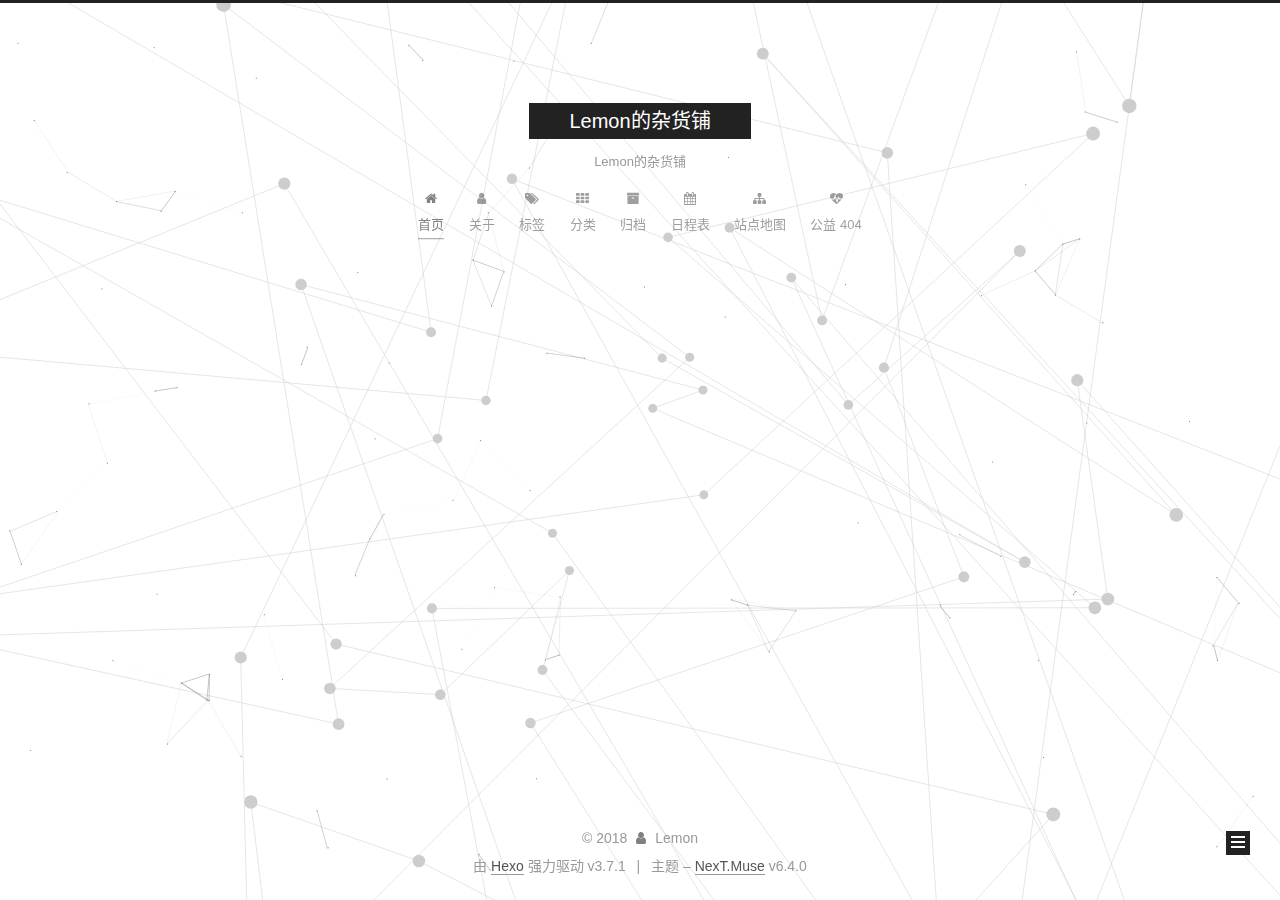
==== commit 488acc6d: "Site updated: 2018-08-21 17:33:10" ====
--- a/index.html
+++ b/index.html
@@ -332,7 +332,7 @@
   
   
   <div class="post-block">
-    <link itemprop="mainEntityOfPage" href="http://yoursite.com/2018/08/21/使用Hexo搭建个人博客/">
+    <link itemprop="mainEntityOfPage" href="http://yoursite.com/2018/08/21/在这里编写第一篇文章/">
 
     <span hidden itemprop="author" itemscope itemtype="http://schema.org/Person">
       <meta itemprop="name" content="Lemon">
@@ -351,7 +351,7 @@
         
           <h1 class="post-title" itemprop="name headline">
                 
-                <a class="post-title-link" href="/2018/08/21/使用Hexo搭建个人博客/" itemprop="url">
+                <a class="post-title-link" href="/2018/08/21/在这里编写第一篇文章/" itemprop="url">
                   我要在这里写第一篇文章罗
                 </a>
               
@@ -422,7 +422,7 @@
           
           <!--noindex-->
           <div class="post-button text-center">
-            <a class="btn" href="/2018/08/21/使用Hexo搭建个人博客/#more" rel="contents">
+            <a class="btn" href="/2018/08/21/在这里编写第一篇文章/#more" rel="contents">
               阅读全文 &raquo;
             </a>
           </div>
--- a/css/main.css
+++ b/css/main.css
@@ -1855,7 +1855,7 @@
   width: 4px;
   height: 4px;
   border-radius: 50%;
-  background: #ff600f;
+  background: #ff7e3c;
 }
 .links-of-blogroll {
   font-size: 13px;
